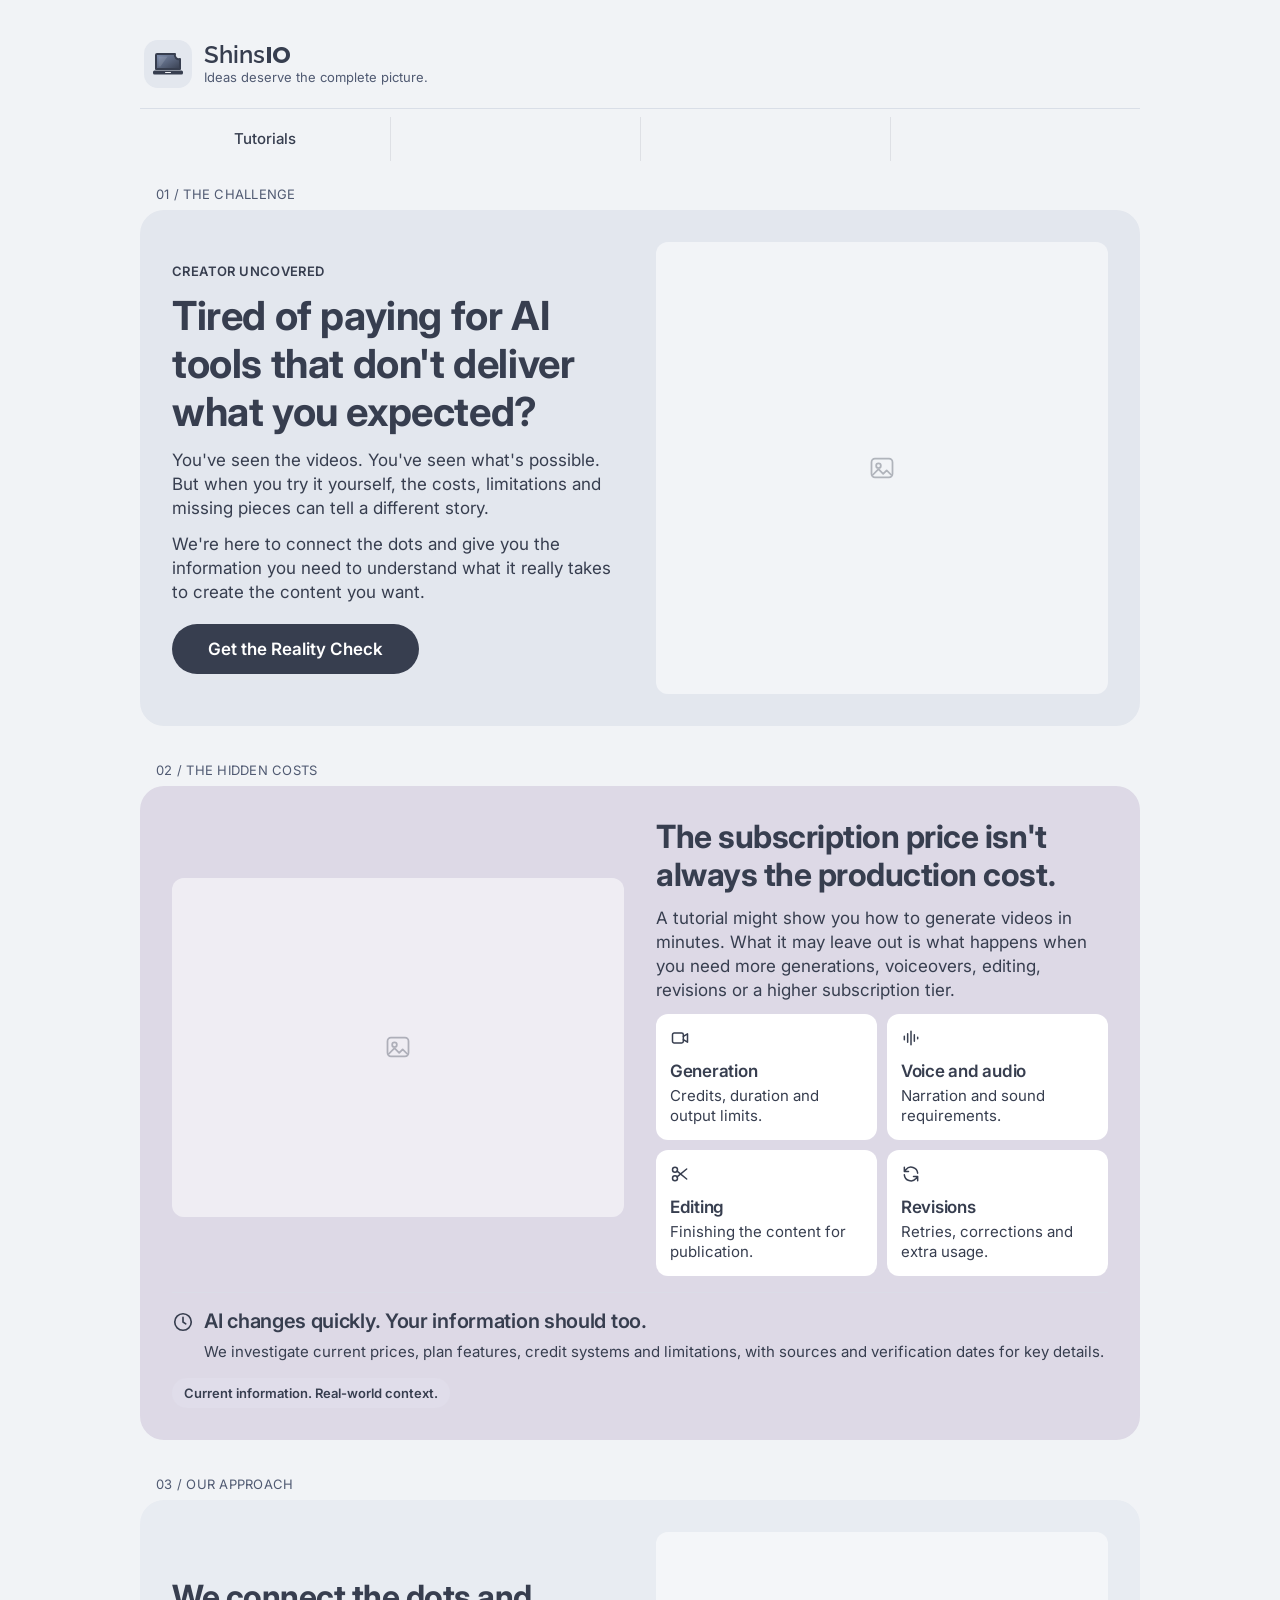
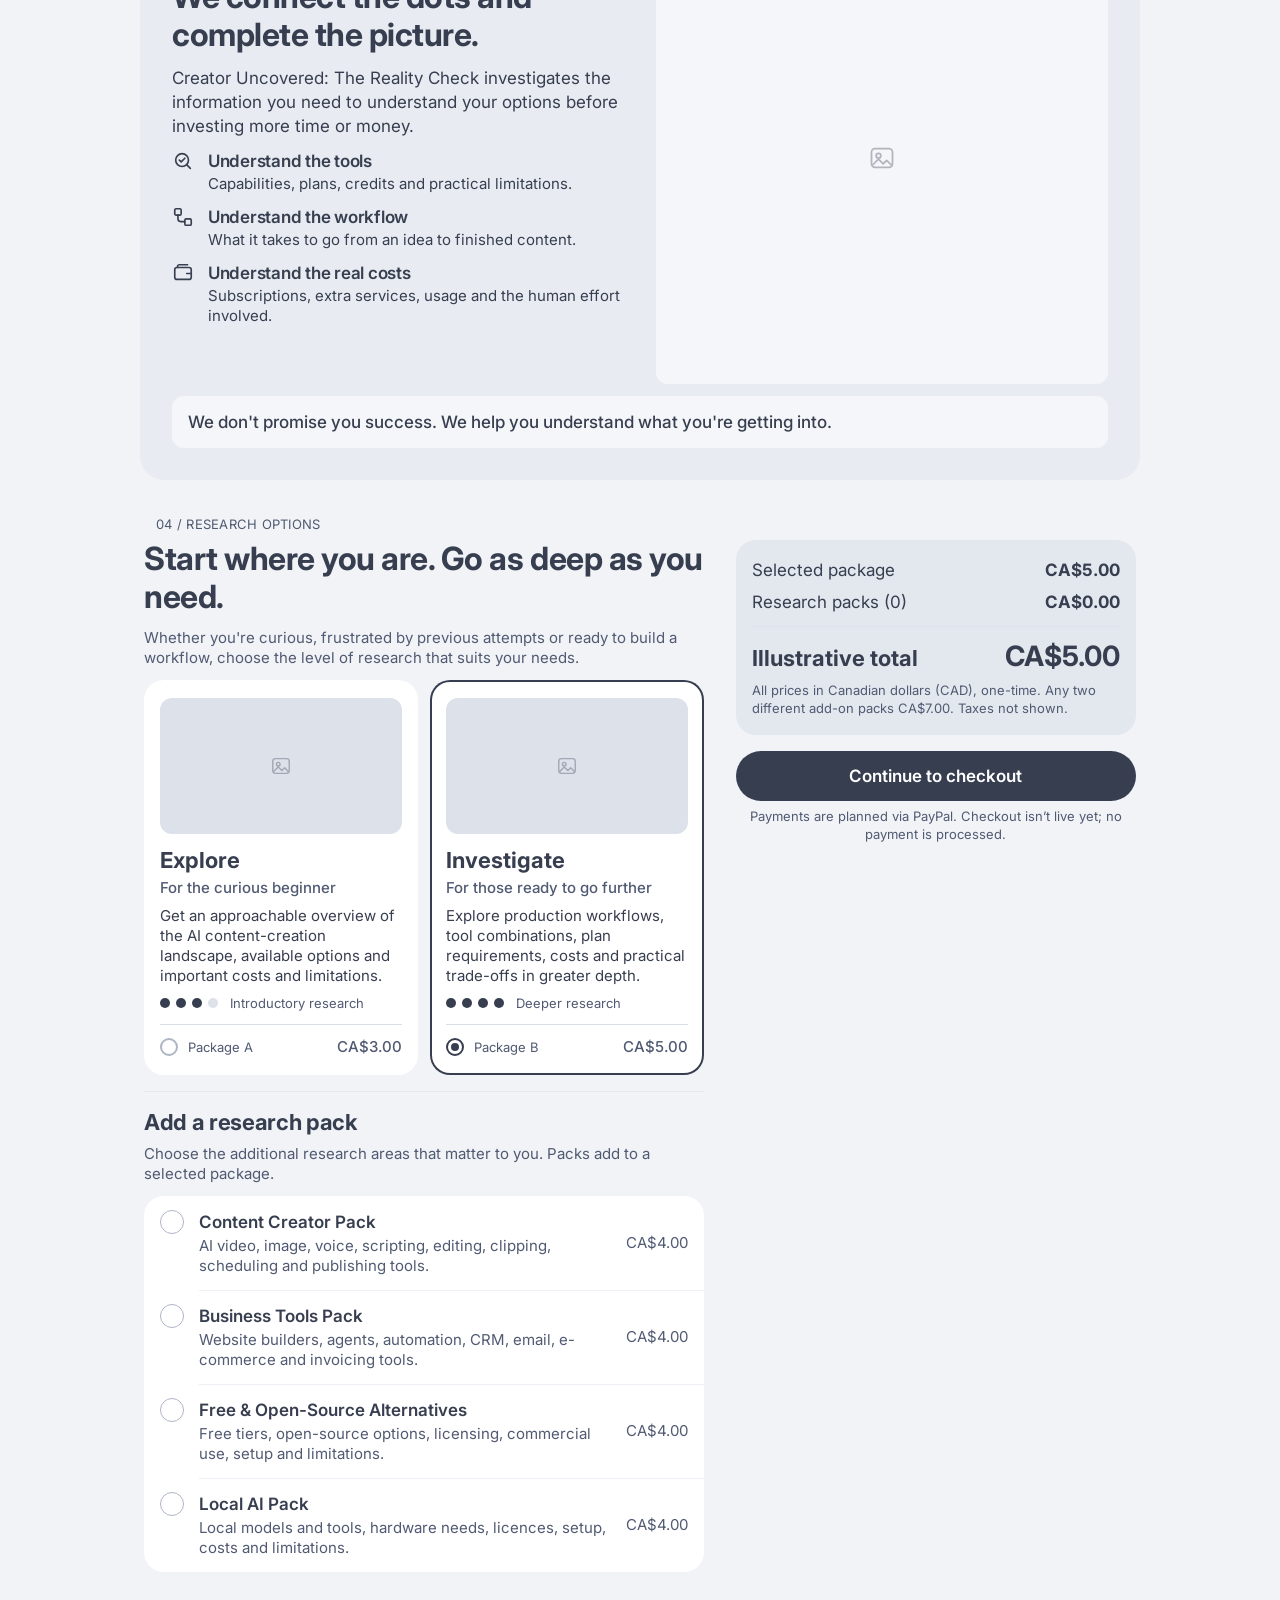
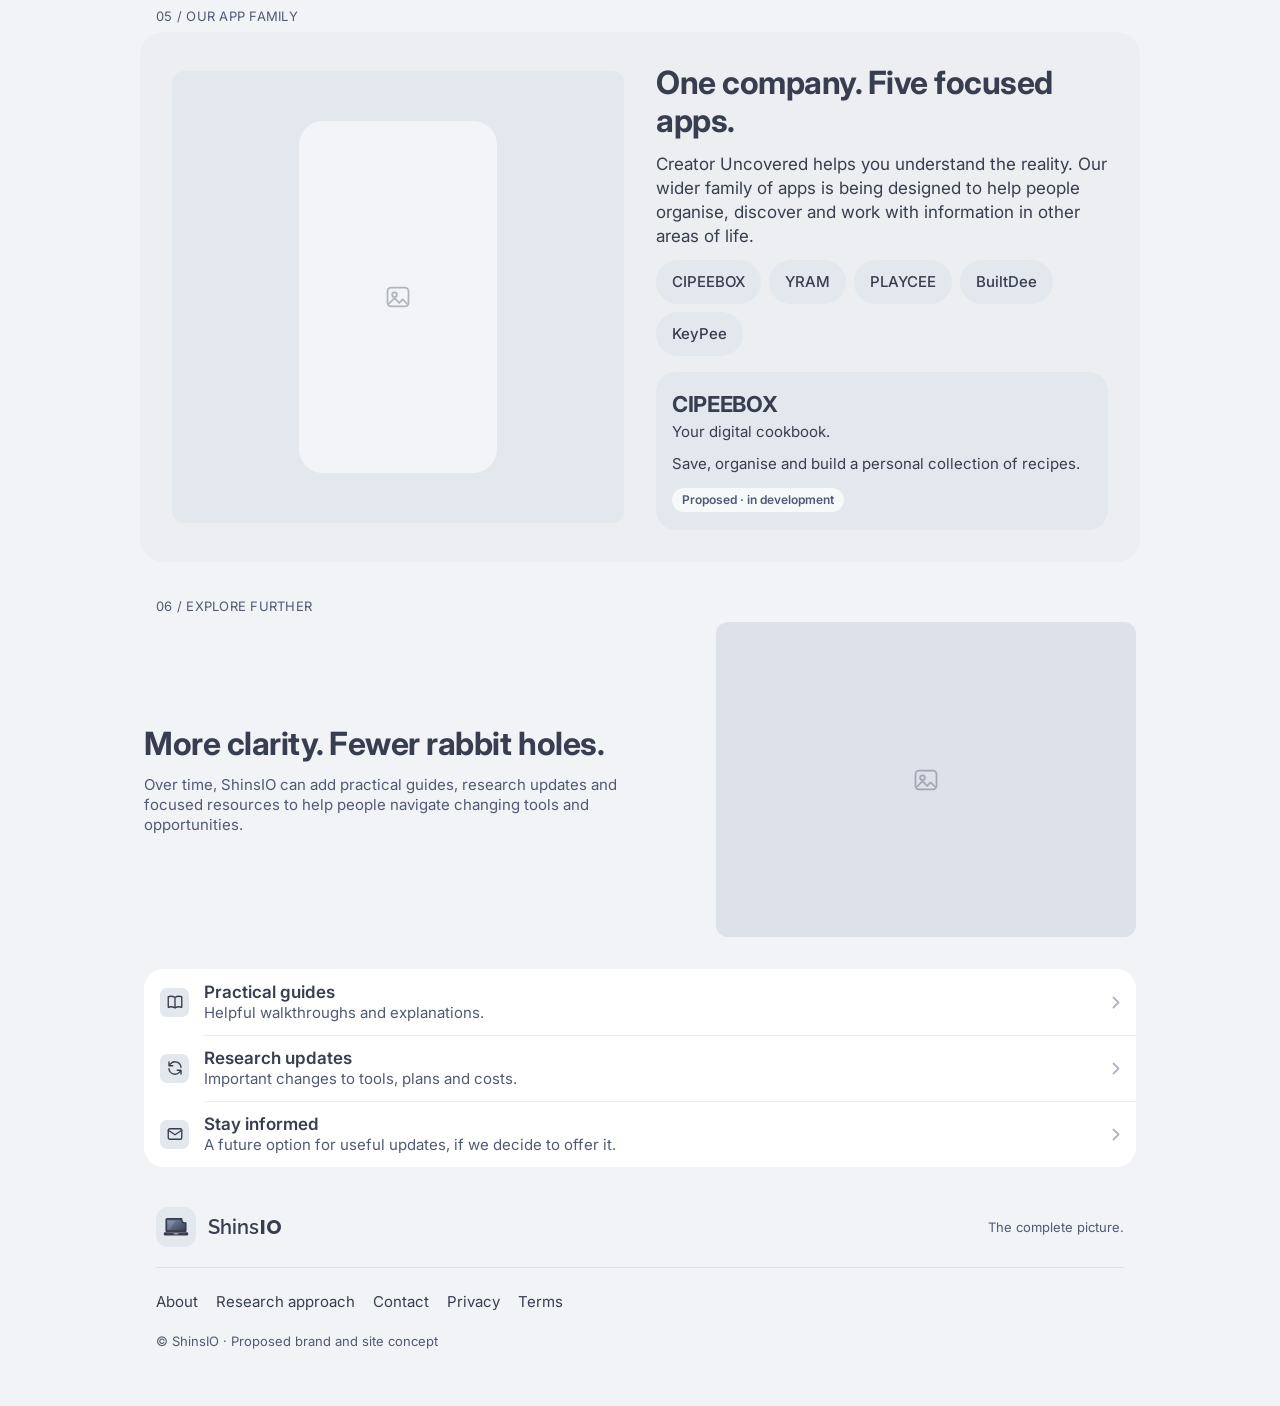
==== index.html @ a9ceb777 "Pricing: CAD prices (A CA$3, B CA$5, add-ons CA$4, any two CA$7), offer row, PayPal-planned checkout" ====
<!doctype html>
<html lang="en">
<head>
<meta charset="utf-8">
<meta name="viewport" content="width=device-width, initial-scale=1, viewport-fit=cover">
<title>ShinsIO — Ideas deserve the complete picture.</title>
<meta name="description" content="ShinsIO: Creator Uncovered — The Reality Check. Understand the real tools, workflows and costs behind AI content creation.">
<meta name="theme-color" content="#F1F3F6">
<link rel="preconnect" href="https://fonts.googleapis.com">
<link rel="preconnect" href="https://fonts.gstatic.com" crossorigin>
<link href="https://fonts.googleapis.com/css2?family=Inter:wght@400;500;600;700&family=Poppins:wght@700&family=Raleway:wght@600&display=swap" rel="stylesheet">
<link rel="stylesheet" href="styles.css?v=3">
<link rel="icon" href="data:image/svg+xml,%3Csvg xmlns='http://www.w3.org/2000/svg' viewBox='0 0 64 48'%3E%3Cdefs%3E%3ClinearGradient id='g' x1='0' y1='0' x2='1' y2='1'%3E%3Cstop offset='0' stop-color='%23A78BFA'/%3E%3Cstop offset='1' stop-color='%237C3AED'/%3E%3C/linearGradient%3E%3C/defs%3E%3Cpath d='M10 4h36a8 8 0 0 0 10 10v20H8V6a2 2 0 0 1 2-2z' fill='url(%23g)' stroke='%231F1F1F' stroke-width='4' stroke-linejoin='round'/%3E%3Crect x='2' y='37' width='60' height='8' rx='3' fill='%231F1F1F'/%3E%3Crect x='26' y='40' width='12' height='2' rx='1' fill='%23F7F6F3'/%3E%3C/svg%3E">
</head>
<body>
<svg width="0" height="0" style="position:absolute" aria-hidden="true">
  <defs>
    <linearGradient id="screenGrad" x1="0" y1="0" x2="1" y2="1">
      <stop offset="0" stop-color="#8090B0"/><stop offset="1" stop-color="#373E4F"/>
    </linearGradient>
    <symbol id="logo-laptop" viewBox="0 0 64 48">
      <!-- screen with concave bite at upper-right -->
      <path d="M10 4h36a8 8 0 0 0 10 10v20H8V6a2 2 0 0 1 2-2z" fill="url(#screenGrad)" stroke="#373E4F" stroke-width="4" stroke-linejoin="round"/>
      <path d="M13 9l18 0-14 20h-4z" fill="#fff" opacity=".12"/>
      <rect x="2" y="37" width="60" height="8" rx="3" fill="#373E4F"/>
      <rect x="26" y="40" width="12" height="2" rx="1" fill="#F1F3F6"/>
    </symbol>
  </defs>
</svg>

<div class="page">
  <header class="site-header">
    <a class="brand" href="#top" aria-label="ShinsIO home">
      <span class="brand-tile"><svg class="laptop" viewBox="0 0 64 48" aria-hidden="true"><use href="#logo-laptop"/></svg></span>
      <span class="brand-text">
        <span class="wordmark"><span class="wm-shins">Shins</span><span class="wm-io">IO</span></span>
        <span class="tagline">Ideas deserve the complete picture.</span>
      </span>
    </a>
  </header>
  <nav class="tab-nav" aria-label="Sections">
    <span class="tab">Tutorials</span><span class="tab"></span><span class="tab"></span><span class="tab"></span>
  </nav>

  <main id="top">
    <!-- 01 -->
    <section class="section" id="hook" aria-labelledby="hook-h">
      <p class="eyebrow">01 / The Challenge</p>
      <div class="card tint-lavender has-media">
        <div class="card-text">
        <p class="kicker">Creator Uncovered</p>
        <h1 id="hook-h">Tired of paying for AI tools that don't deliver what you expected?</h1>
        <p>You've seen the videos. You've seen what's possible. But when you try it yourself, the costs, limitations and missing pieces can tell a different story.</p>
        <p>We're here to connect the dots and give you the information you need to understand what it really takes to create the content you want.</p>
        <a class="btn btn-purple" href="#research">Get the Reality Check</a>
        </div>
        <div class="media media-1x1" aria-hidden="true"><svg class="media-glyph" viewBox="0 0 24 24"><rect x="3" y="4" width="18" height="16" rx="3"/><circle cx="9" cy="10" r="2"/><path d="M4 18l5-5 4 4 3-3 4 4"/></svg></div>
      </div>
    </section>

    <!-- 02 -->
    <section class="section" id="reality" aria-labelledby="reality-h">
      <p class="eyebrow">02 / The Hidden Costs</p>
      <div class="card tint-blue has-media flip">
        <div class="card-text">
        <h2 id="reality-h">The subscription price isn't always the production cost.</h2>
        <p>A tutorial might show you how to generate videos in minutes. What it may leave out is what happens when you need more generations, voiceovers, editing, revisions or a higher subscription tier.</p>
        <div class="tiles">
          <div class="tile">
            <svg class="ico" viewBox="0 0 24 24"><rect x="3" y="6" width="13" height="12" rx="2"/><path d="M16 10l5-3v10l-5-3"/></svg>
            <h3>Generation</h3><p>Credits, duration and output limits.</p>
          </div>
          <div class="tile">
            <svg class="ico" viewBox="0 0 24 24"><path d="M4 10v4M8 7v10M12 4v16M16 8v8M20 11v2"/></svg>
            <h3>Voice and audio</h3><p>Narration and sound requirements.</p>
          </div>
          <div class="tile">
            <svg class="ico" viewBox="0 0 24 24"><circle cx="6" cy="7" r="3"/><circle cx="6" cy="17" r="3"/><path d="M8.5 8.5L20 18M8.5 15.5L20 6"/></svg>
            <h3>Editing</h3><p>Finishing the content for publication.</p>
          </div>
          <div class="tile">
            <svg class="ico" viewBox="0 0 24 24"><path d="M20 11a8 8 0 0 0-14-4.5L4 9M4 4v5h5M4 13a8 8 0 0 0 14 4.5l2-2.5M20 20v-5h-5"/></svg>
            <h3>Revisions</h3><p>Retries, corrections and extra usage.</p>
          </div>
        </div>
        </div>
        <div class="media media-4x3" aria-hidden="true"><svg class="media-glyph" viewBox="0 0 24 24"><rect x="3" y="4" width="18" height="16" rx="3"/><circle cx="9" cy="10" r="2"/><path d="M4 18l5-5 4 4 3-3 4 4"/></svg></div>
        <div class="card-full">
        <hr>
        <div class="note">
          <svg class="ico" viewBox="0 0 24 24"><circle cx="12" cy="12" r="9"/><path d="M12 7v5l3 2"/></svg>
          <div>
            <h3>AI changes quickly. Your information should too.</h3>
            <p>We investigate current prices, plan features, credit systems and limitations, with sources and verification dates for key details.</p>
          </div>
        </div>
        <p class="badge">Current information. Real-world context.</p>
        </div>
      </div>
    </section>

    <!-- 03 -->
    <section class="section" id="solution" aria-labelledby="solution-h">
      <p class="eyebrow">03 / Our Approach</p>
      <div class="card tint-green has-media">
        <div class="card-text">
        <h2 id="solution-h">We connect the dots and complete the picture.</h2>
        <p>Creator Uncovered: The Reality Check investigates the information you need to understand your options before investing more time or money.</p>
        <ul class="feature-list">
          <li><svg class="ico" viewBox="0 0 24 24"><circle cx="11" cy="11" r="7"/><path d="M8 11l2 2 4-4M16 16l4 4"/></svg>
            <div><h3>Understand the tools</h3><p>Capabilities, plans, credits and practical limitations.</p></div></li>
          <li><svg class="ico" viewBox="0 0 24 24"><rect x="3" y="3" width="7" height="7" rx="1.5"/><rect x="14" y="14" width="7" height="7" rx="1.5"/><path d="M6.5 10v4a3 3 0 0 0 3 3H14"/></svg>
            <div><h3>Understand the workflow</h3><p>What it takes to go from an idea to finished content.</p></div></li>
          <li><svg class="ico" viewBox="0 0 24 24"><rect x="3" y="6" width="18" height="13" rx="2.5"/><path d="M16 12.5h5M6 6V5a2 2 0 0 1 2-2h9"/></svg>
            <div><h3>Understand the real costs</h3><p>Subscriptions, extra services, usage and the human effort involved.</p></div></li>
        </ul>
        </div>
        <div class="media media-1x1" aria-hidden="true"><svg class="media-glyph" viewBox="0 0 24 24"><rect x="3" y="4" width="18" height="16" rx="3"/><circle cx="9" cy="10" r="2"/><path d="M4 18l5-5 4 4 3-3 4 4"/></svg></div>
        <div class="card-full">
        <p class="trust">We don't promise you success. We help you understand what you're getting into.</p>
        </div>
      </div>
    </section>

    <!-- 04 -->
    <section class="section" id="research" aria-labelledby="research-h">
      <p class="eyebrow">04 / Research options</p>
      <div class="card plain research-grid">
        <div class="research-main">
        <h2 id="research-h">Start where you are. Go as deep as you need.</h2>
        <p class="muted">Whether you're curious, frustrated by previous attempts or ready to build a workflow, choose the level of research that suits your needs.</p>

        <fieldset class="packages">
          <legend class="sr-only">Research package</legend>
          <label class="pkg">
            <input type="radio" name="package" value="A" data-price="3.00" data-name="Package A · Explore">
            <span class="pkg-body">
              <span class="media media-16x9 media-thumb" aria-hidden="true"><svg class="media-glyph" viewBox="0 0 24 24"><rect x="3" y="4" width="18" height="16" rx="3"/><circle cx="9" cy="10" r="2"/><path d="M4 18l5-5 4 4 3-3 4 4"/></svg></span>
              <span class="pkg-title">Explore</span>
              <span class="pkg-aud">For the curious beginner</span>
              <span class="pkg-desc">Get an approachable overview of the AI content-creation landscape, available options and important costs and limitations.</span>
              <span class="depth" aria-label="Depth: introductory research"><i class="on"></i><i class="on"></i><i class="on"></i><i></i> Introductory research</span>
              <span class="pkg-foot"><span class="radio" aria-hidden="true"></span><span class="pkg-code">Package A</span><span class="price">CA$3.00</span></span>
            </span>
          </label>
          <label class="pkg">
            <input type="radio" name="package" value="B" data-price="5.00" data-name="Package B · Investigate" checked>
            <span class="pkg-body">
              <span class="media media-16x9 media-thumb" aria-hidden="true"><svg class="media-glyph" viewBox="0 0 24 24"><rect x="3" y="4" width="18" height="16" rx="3"/><circle cx="9" cy="10" r="2"/><path d="M4 18l5-5 4 4 3-3 4 4"/></svg></span>
              <span class="pkg-title">Investigate</span>
              <span class="pkg-aud">For those ready to go further</span>
              <span class="pkg-desc">Explore production workflows, tool combinations, plan requirements, costs and practical trade-offs in greater depth.</span>
              <span class="depth" aria-label="Depth: deeper research"><i class="on"></i><i class="on"></i><i class="on"></i><i class="on"></i> Deeper research</span>
              <span class="pkg-foot"><span class="radio" aria-hidden="true"></span><span class="pkg-code">Package B</span><span class="price">CA$5.00</span></span>
            </span>
          </label>
        </fieldset>

        <hr>
        <h3 class="h-sub">Add a research pack</h3>
        <p class="muted">Choose the additional research areas that matter to you. Packs add to a selected package.</p>
        <fieldset class="packs">
          <legend class="sr-only">Optional research packs, CA$4.00 each; any two different packs CA$7.00</legend>
          <label class="pack"><input type="checkbox" name="pack" value="creator" data-price="4.00"><span class="check" aria-hidden="true"></span>
            <span class="pack-text"><span class="pack-title">Content Creator Pack</span><span class="pack-desc">AI video, image, voice, scripting, editing, clipping, scheduling and publishing tools.</span></span><span class="pack-price">CA$4.00</span></label>
          <label class="pack"><input type="checkbox" name="pack" value="business" data-price="4.00"><span class="check" aria-hidden="true"></span>
            <span class="pack-text"><span class="pack-title">Business Tools Pack</span><span class="pack-desc">Website builders, agents, automation, CRM, email, e-commerce and invoicing tools.</span></span><span class="pack-price">CA$4.00</span></label>
          <label class="pack"><input type="checkbox" name="pack" value="free" data-price="4.00"><span class="check" aria-hidden="true"></span>
            <span class="pack-text"><span class="pack-title">Free &amp; Open-Source Alternatives</span><span class="pack-desc">Free tiers, open-source options, licensing, commercial use, setup and limitations.</span></span><span class="pack-price">CA$4.00</span></label>
          <label class="pack"><input type="checkbox" name="pack" value="local" data-price="4.00"><span class="check" aria-hidden="true"></span>
            <span class="pack-text"><span class="pack-title">Local AI Pack</span><span class="pack-desc">Local models and tools, hardware needs, licences, setup, costs and limitations.</span></span><span class="pack-price">CA$4.00</span></label>
        </fieldset>
        </div>
        <div class="research-aside">
        <div class="summary" aria-live="polite">
          <div class="row"><span>Selected package</span><strong id="sum-pkg">CA$5.00</strong></div>
          <div class="row"><span id="sum-packs-label">Research packs (0)</span><strong id="sum-packs">CA$0.00</strong></div>
          <div class="row" id="sum-offer-row" style="display:none"><span>Two-add-on offer</span><strong id="sum-offer">−CA$0.00</strong></div>
          <hr>
          <div class="row total"><span>Illustrative total</span><strong id="sum-total">CA$5.00</strong></div>
          <p class="fine">All prices in Canadian dollars (CAD), one-time. Any two different add-on packs <span id="pair-note">CA$7.00</span>. Taxes not shown.</p>
        </div>
        <button class="btn btn-dark" type="button" id="checkout">Continue to checkout</button>
        <p class="fine center" id="checkout-note">Payments are planned via PayPal. Checkout isn’t live yet; no payment is processed.</p>
        </div>
      </div>
    </section>

    <!-- 05 -->
    <section class="section" id="family" aria-labelledby="family-h">
      <p class="eyebrow">05 / Our app family</p>
      <div class="card tint-mist has-media flip">
        <div class="card-text">
        <h2 id="family-h">One company. Five focused apps.</h2>
        <p>Creator Uncovered helps you understand the reality. Our wider family of apps is being designed to help people organise, discover and work with information in other areas of life.</p>
        <div class="chips" role="tablist" aria-label="ShinsIO apps"></div>
        <div class="app-card" id="app-card" role="tabpanel" aria-live="polite">
          <h3 id="app-name"></h3>
          <p class="app-tag" id="app-tag"></p>
          <p id="app-desc"></p>
          <span class="status">Proposed · in development</span>
        </div>
        </div>
        <div class="media media-1x1" aria-hidden="true"><svg class="media-glyph" viewBox="0 0 24 24"><rect x="3" y="4" width="18" height="16" rx="3"/><circle cx="9" cy="10" r="2"/><path d="M4 18l5-5 4 4 3-3 4 4"/></svg><span class="media-phone"></span></div>
      </div>
    </section>

    <!-- 06 -->
    <section class="section" id="supporting" aria-labelledby="sup-h">
      <p class="eyebrow">06 / Explore further</p>
      <div class="card plain has-media">
        <div class="card-text">
        <h2 id="sup-h">More clarity. Fewer rabbit holes.</h2>
        <p class="muted">Over time, ShinsIO can add practical guides, research updates and focused resources to help people navigate changing tools and opportunities.</p>
        </div>
        <div class="media media-4x3" aria-hidden="true"><svg class="media-glyph" viewBox="0 0 24 24"><rect x="3" y="4" width="18" height="16" rx="3"/><circle cx="9" cy="10" r="2"/><path d="M4 18l5-5 4 4 3-3 4 4"/></svg></div>
        <div class="card-full">
        <ul class="link-list">
          <li><a href="#supporting"><span class="row-tile"><svg class="ico" viewBox="0 0 24 24"><path d="M3 5c3-1 6-1 9 1 3-2 6-2 9-1v14c-3-1-6-1-9 1-3-2-6-2-9-1zM12 6v14"/></svg></span>
            <span class="row-text"><strong>Practical guides</strong><small>Helpful walkthroughs and explanations.</small></span><svg class="chev" viewBox="0 0 8 13" aria-hidden="true"><path d="M1.5 1.5l5 5-5 5" fill="none" stroke="currentColor" stroke-width="1.8" stroke-linecap="round" stroke-linejoin="round"/></svg></a></li>
          <li><a href="#supporting"><span class="row-tile"><svg class="ico" viewBox="0 0 24 24"><path d="M20 11a8 8 0 0 0-14-4.5L4 9M4 4v5h5M4 13a8 8 0 0 0 14 4.5l2-2.5M20 20v-5h-5"/></svg></span>
            <span class="row-text"><strong>Research updates</strong><small>Important changes to tools, plans and costs.</small></span><svg class="chev" viewBox="0 0 8 13" aria-hidden="true"><path d="M1.5 1.5l5 5-5 5" fill="none" stroke="currentColor" stroke-width="1.8" stroke-linecap="round" stroke-linejoin="round"/></svg></a></li>
          <li><a href="#supporting"><span class="row-tile"><svg class="ico" viewBox="0 0 24 24"><rect x="3" y="5" width="18" height="14" rx="2"/><path d="M3 7l9 6 9-6"/></svg></span>
            <span class="row-text"><strong>Stay informed</strong><small>A future option for useful updates, if we decide to offer it.</small></span><svg class="chev" viewBox="0 0 8 13" aria-hidden="true"><path d="M1.5 1.5l5 5-5 5" fill="none" stroke="currentColor" stroke-width="1.8" stroke-linecap="round" stroke-linejoin="round"/></svg></a></li>
        </ul>
        </div>
      </div>
    </section>
  </main>

  <footer class="site-footer" id="footer">
    <div class="foot-top">
      <span class="brand small"><span class="brand-tile"><svg class="laptop" viewBox="0 0 64 48" aria-hidden="true"><use href="#logo-laptop"/></svg></span>
        <span class="wordmark"><span class="wm-shins">Shins</span><span class="wm-io">IO</span></span></span>
      <span class="foot-tag">The complete picture.</span>
    </div>
    <nav class="foot-links" aria-label="Footer">
      <a href="#footer">About</a><a href="#footer">Research approach</a><a href="#footer">Contact</a><a href="#footer">Privacy</a><a href="#footer">Terms</a>
    </nav>
    <p class="copy">© ShinsIO · Proposed brand and site concept</p>
  </footer>
</div>
<script src="main.js?v=4"></script>
</body>
</html>
---- styles.css ----
/* ShinsIO design tokens — see DESIGN.md */
:root{
  /* Colour — palette D "Blue-Grey + Violet-Grey" (legacy token names kept; values per DESIGN.md) */
  --offwhite:#F1F3F6; --charcoal:#373E4F; --purple:#535E7A; --purple-dk:#373E4F;
  --white:#FFFFFF; --slate:#505A72; --line:#D9DEE7; --hairline:#D9DEE7;
  --text-2:#505A72; --text-3:#505A72; --chev:#AEB5C4; --control:#AEB5C4; --chip:#E3E7EE; --pill:#E0DDEA; --placeholder:#DCE1EA;
  --lav:#E3E7EE; --lav-2:#E3E7EE; --blue:#DDD9E6; --blue-dk:#373E4F; --green:#E8ECF2; --green-dk:#373E4F;
  --mist:#ECEEF2; --peach:#E7E4EE; --rose:#F2EBED;
  --media:rgba(255,255,255,.55); --media-plain:var(--placeholder);
  /* Type scale (iOS-inspired steps) */
  --font:'Inter',system-ui,-apple-system,'Segoe UI',Roboto,sans-serif;
  --t-large:700 34px/41px var(--font);
  --t-large-d:700 40px/48px var(--font);
  --t-title1:700 28px/34px var(--font);
  --t-title1-d:700 32px/38px var(--font);
  --t-title2:700 22px/28px var(--font);
  --t-title3:600 20px/25px var(--font);
  --t-head:600 17px/22px var(--font);
  --t-body:400 17px/24px var(--font);
  --t-sub:400 15px/20px var(--font);
  --t-foot:400 13px/18px var(--font);
  --t-cap:600 12px/16px var(--font);
  /* Spacing */
  --s-1:4px; --s-2:8px; --s-3:12px; --s-4:16px; --s-5:20px; --s-6:24px; --s-8:32px;
  --gutter:16px; --group-gap:35px; --eyebrow-gap:7px; --card-pad:20px;
  /* Radii */
  --r-card:24px; --r-group:20px; --r-inner:12px; --r-icon:7px; --r-pill:999px;
  /* Touch */
  --touch:44px; --btn-h:50px;
}
*{box-sizing:border-box}
html{scroll-behavior:smooth}
body{margin:0;background:var(--offwhite);color:var(--charcoal);font:var(--t-body);-webkit-font-smoothing:antialiased}
h1,h2,h3{margin:0;letter-spacing:-.015em}
p{margin:0 0 var(--s-3)}
a{color:inherit}
.sr-only{position:absolute;width:1px;height:1px;overflow:hidden;clip:rect(0 0 0 0);white-space:nowrap}
.ico{width:22px;height:22px;flex:none;fill:none;stroke:currentColor;stroke-width:1.8;stroke-linecap:round;stroke-linejoin:round}

.page{max-width:560px;margin:0 auto;padding:12px var(--gutter) 40px}

/* Header */
.site-header{position:relative;display:flex;align-items:center;justify-content:space-between;gap:12px;padding:14px 4px 16px;border-bottom:1px solid var(--line);margin-bottom:8px}
.brand{display:flex;align-items:center;gap:12px;text-decoration:none}
.brand-tile{width:48px;height:48px;border-radius:14px;background:var(--lav);display:grid;place-items:center;flex:none}
.laptop{width:32px;height:24px}
.brand-text{display:flex;flex-direction:column}
.wordmark{font-size:24px;line-height:1.1;color:var(--charcoal)}
.wm-shins{font-family:'Raleway',sans-serif;font-weight:600}
.wm-io{font-family:'Poppins',sans-serif;font-weight:700;margin-left:.5px;font-size:.96em}
.tagline{font:var(--t-foot);color:var(--text-2)}
.btn:focus-visible,.chip:focus-visible,a:focus-visible{outline:3px solid var(--purple);outline-offset:2px}
/* Tutorials nav — frozen; do not restyle (see DESIGN.md) */
.tab-nav{display:grid;grid-template-columns:repeat(4,1fr);background:transparent;border:0;box-shadow:none;margin:0 0 8px}
.tab{display:flex;align-items:center;justify-content:center;min-height:44px;font-size:15px;font-weight:500;color:var(--charcoal)}
.tab+.tab{border-left:1px solid rgba(55,62,79,.10)}

/* Section = plain group: label + one surface */
.section{background:none;border:0;padding:0;margin-top:var(--group-gap)}
main > .section:first-child{margin-top:24px}
.eyebrow{font:var(--t-foot);text-transform:uppercase;letter-spacing:.02em;color:var(--text-3);margin:0 var(--s-4) var(--eyebrow-gap)}
.card{border-radius:var(--r-card);padding:var(--card-pad)}
.card.plain{padding:0 4px}
.tint-lavender{background:var(--lav)}
.tint-blue{background:var(--blue)}
.tint-green{background:var(--green);color:var(--green-dk)}
.tint-mist{background:var(--mist)}
h1{font:var(--t-large);letter-spacing:-.01em;margin-bottom:var(--s-3)}
h2{font:var(--t-title1);margin-bottom:var(--s-3)}
.card p{font:var(--t-body);color:var(--charcoal)}
.tint-green p{color:var(--charcoal)}
.card .kicker{font:var(--t-foot);font-weight:600;text-transform:uppercase;letter-spacing:.03em;color:var(--purple-dk);margin-bottom:var(--s-3)}
.card .muted{font:var(--t-sub);color:var(--text-2)}
hr{border:0;height:1px;background:var(--hairline);transform:scaleY(.5);margin:var(--s-4) 0}

/* Pill button (single primary shape) */
.btn{display:flex;justify-content:center;align-items:center;width:100%;min-height:var(--btn-h);padding:0 var(--s-6);border:0;border-radius:var(--r-pill);font:600 17px/22px var(--font);text-decoration:none;cursor:pointer;transition:transform .1s,filter .2s}
.btn:active{transform:scale(.985)}
.btn:hover{filter:brightness(1.08)}
.btn-purple{background:var(--purple-dk);color:#fff;margin-top:var(--s-2)}
.btn-dark{background:var(--charcoal);color:#fff;margin-top:var(--s-4)}

/* 02 tiles, note, badge */
.tiles{display:grid;grid-template-columns:1fr 1fr;gap:10px;margin-top:var(--s-1)}
.tile{background:var(--white);border-radius:var(--r-inner);padding:14px}
.tile .ico{color:var(--blue-dk);width:20px;height:20px;margin-bottom:6px}
.tile h3{font:var(--t-head);margin-bottom:var(--s-1)}
.card .tile p{font:var(--t-sub);margin:0}
.note{display:flex;gap:10px}
.note .ico{color:var(--blue-dk);margin-top:2px}
.note h3{font:var(--t-title3);margin-bottom:var(--s-2)}
.card .note p{font:var(--t-sub)}
.card .badge{display:inline-flex;align-items:center;text-transform:none;font:600 13px/18px var(--font);padding:6px 12px;border-radius:var(--r-pill);background:var(--pill);color:var(--charcoal);margin:var(--s-1) 0 0}

/* 03 feature list + trust */
.feature-list{list-style:none;padding:0;margin:var(--s-2) 0 var(--s-3)}
.feature-list li{display:flex;gap:14px;margin-bottom:var(--s-3)}
.feature-list .ico{margin-top:0}
.feature-list h3{font:var(--t-head);margin-bottom:2px}
.card .feature-list p{font:var(--t-sub);margin:0}
.card .trust{background:rgba(255,255,255,.55);border-radius:var(--r-inner);padding:14px 16px;margin:0;font-weight:500}

/* 04 package selection cards */
fieldset{border:0;margin:0;padding:0}
.packages{display:grid;gap:var(--s-3);margin-top:var(--s-1)}
.pkg{position:relative;display:block;cursor:pointer}
.pkg input{position:absolute;opacity:0;inset:0;cursor:pointer}
.pkg-body{display:flex;flex-direction:column;background:var(--white);border:0;border-radius:var(--r-group);padding:18px 16px;transition:box-shadow .2s}
.pkg input:checked + .pkg-body{box-shadow:inset 0 0 0 2px var(--purple-dk)}
.pkg input:focus-visible + .pkg-body{outline:3px solid var(--purple);outline-offset:2px}
.radio{width:18px;height:18px;border-radius:50%;border:2px solid var(--control);flex:none;display:grid;place-items:center}
.pkg input:checked + .pkg-body .radio{border-color:var(--purple-dk)}
.pkg input:checked + .pkg-body .radio::after{content:"";width:8px;height:8px;border-radius:50%;background:var(--purple-dk)}
.pkg-title{display:block;font:var(--t-title2)}
.pkg-aud{display:block;font:var(--t-sub);font-weight:500;color:var(--text-2);margin-top:var(--s-1)}
.pkg-desc{display:block;font:var(--t-sub);color:var(--charcoal);margin:var(--s-2) 0}
.pkg-foot{display:flex;align-items:center;gap:10px;margin-top:auto;padding-top:var(--s-3);border-top:1px solid var(--line);font:var(--t-foot);color:var(--text-2)}
.pkg-code{flex:1}
.price{font:var(--t-sub);font-weight:500;color:var(--text-2)}
.depth{display:flex;align-items:center;gap:6px;font:var(--t-foot);color:var(--text-2)}
.pkg .depth{margin-bottom:var(--s-3)}
.depth i{width:10px;height:10px;border-radius:50%;background:var(--placeholder)}
.depth i.on{background:var(--purple-dk)}
.depth i:last-of-type{margin-right:6px}
.h-sub{font:var(--t-title2);margin-bottom:var(--s-2)}

/* Grouped list: research packs */
.packs{background:var(--white);border-radius:var(--r-group);overflow:hidden;margin-top:var(--s-1)}
.pack{display:grid;grid-template-columns:24px 1fr auto;column-gap:15px;align-items:start;padding:14px 16px;cursor:pointer;position:relative}
.pack+.pack::before{content:"";position:absolute;top:0;left:55px;right:0;height:1px;background:var(--hairline);transform:scaleY(.5)}
.pack input{position:absolute;opacity:0;width:1px;height:1px}
.check{width:24px;height:24px;border-radius:50%;border:1.5px solid var(--control);grid-row:1;display:grid;place-items:center;transition:.15s}
.pack input:checked + .check{background:var(--charcoal);border-color:var(--charcoal)}
.pack input:checked + .check::after{content:"";width:6px;height:11px;border:solid #fff;border-width:0 2px 2px 0;transform:translateY(-1px) rotate(45deg)}
.pack input:focus-visible + .check{outline:3px solid var(--purple);outline-offset:2px}
.pack-text{display:contents}
.pack-title{display:block;font:var(--t-head);grid-column:2;grid-row:1;align-self:center}
.pack-desc{display:block;font:var(--t-sub);color:var(--text-2);grid-column:2;grid-row:2;margin-top:2px}
.pack-price{font:var(--t-sub);color:var(--text-2);grid-column:3;grid-row:1/3;align-self:center}

/* Summary group */
.summary{background:var(--lav);border-radius:var(--r-group);padding:18px 16px;margin-top:var(--s-6)}
.summary .row{display:flex;justify-content:space-between;align-items:baseline;font:var(--t-body);margin-bottom:var(--s-2)}
.summary hr{margin:var(--s-3) 0}
.summary .total span{font:var(--t-title2)}
.summary .total strong{font:var(--t-title1);color:var(--purple-dk)}
.card .fine{font:var(--t-foot);color:var(--text-2);margin:6px 0 0}
.center{text-align:center}
.card .flash{color:var(--purple-dk);font-weight:600}

/* 05 chips + app card */
.chips{display:flex;flex-wrap:wrap;gap:var(--s-2);margin:var(--s-1) 0 var(--s-4)}
.chip{border:0;background:var(--chip);color:var(--charcoal);border-radius:var(--r-pill);padding:0 var(--s-4);font:500 15px/20px var(--font);cursor:pointer;min-height:var(--touch)}
.chip[aria-selected="true"]{background:var(--lav-2);color:var(--purple-dk)}
.app-card{background:var(--lav-2);border-radius:var(--r-group);padding:18px 16px;transition:background .25s}
.app-card[data-hue="blue"]{background:var(--blue)}.app-card[data-hue="green"]{background:var(--green)}
.app-card[data-hue="peach"]{background:var(--peach)}.app-card[data-hue="rose"]{background:var(--rose)}
.app-card h3{font:var(--t-title2);margin-bottom:var(--s-1)}
.card .app-tag{color:var(--purple-dk);font-weight:600;margin-bottom:var(--s-1)}
.card .app-card p{font:var(--t-sub);margin-bottom:var(--s-3)}
.status{display:inline-flex;align-items:center;min-height:24px;font:var(--t-cap);background:rgba(255,255,255,.7);border-radius:var(--r-pill);padding:0 10px;color:var(--text-2)}

/* 06 grouped link list (settings-row anatomy) */
.link-list{list-style:none;padding:0;margin:var(--s-2) 0 0;background:var(--white);border:0;border-radius:var(--r-group);overflow:hidden}
.link-list a{display:flex;align-items:center;gap:15px;min-height:60px;padding:12px 16px;position:relative;text-decoration:none}
.link-list li+li a::before{content:"";position:absolute;top:0;left:60px;right:0;height:1px;background:var(--hairline);transform:scaleY(.5)}
.row-tile{width:29px;height:29px;border-radius:var(--r-icon);background:var(--lav);color:var(--purple-dk);display:grid;place-items:center;flex:none}
.row-tile .ico{width:18px;height:18px}
.row-text{flex:1;min-width:0}
.link-list strong{display:block;font:var(--t-head)}
.link-list small{display:block;font:var(--t-sub);color:var(--text-2)}
.chev{flex:none;width:8px;height:13px;color:var(--chev)}

/* Footer */
.site-footer{padding:40px var(--s-4) 0}
.foot-top{display:flex;justify-content:space-between;align-items:center;padding-bottom:var(--s-5);border-bottom:1px solid var(--line)}
.brand.small .brand-tile{width:40px;height:40px;border-radius:12px}
.brand.small .laptop{width:26px;height:20px}
.brand.small .wordmark{font-size:20px}
.foot-tag{font:var(--t-foot);color:var(--text-2)}
.foot-links{display:flex;flex-wrap:wrap;gap:0 18px;padding:var(--s-3) 0 var(--s-2)}
.foot-links a{display:inline-flex;align-items:center;min-height:var(--touch);text-decoration:none;font:var(--t-sub)}
.copy{font:var(--t-foot);color:var(--text-2);margin:0}

/* Image placeholders: hidden below 960px */
.media{display:none}
.media-glyph{width:28px;height:28px;fill:none;stroke:currentColor;stroke-width:1.5;stroke-linecap:round;stroke-linejoin:round;opacity:.35}

/* Tablet ≥760 */
@media (min-width:760px){
  .page{max-width:860px;padding:20px 32px 56px}
  .site-header{padding:20px 4px}
  :root{--card-pad:32px}
  h1{font:var(--t-large-d)}
  h2{font:var(--t-title1-d)}
  #hook .btn{width:auto;display:inline-flex;padding:0 36px}
  .tiles{grid-template-columns:repeat(4,1fr)}
  .packages{grid-template-columns:1fr 1fr}
  .pkg-body{height:100%}
  .packs{display:grid;grid-template-columns:1fr 1fr}
  .packs .pack:nth-child(3)::before{display:none}  /* legend is child 1; first row in col 2 */
  #research .btn-dark{max-width:360px;margin-left:auto;margin-right:auto}
}

/* Desktop ≥960: two-column cards with placeholders, page cap 1000 */
@media (min-width:960px){
  .page{max-width:1064px}
  .media{display:grid;place-items:center;border-radius:var(--r-inner);background:var(--media);color:var(--charcoal);width:100%}
  .media-1x1{aspect-ratio:1/1}.media-4x3{aspect-ratio:4/3}.media-16x9{aspect-ratio:16/9}
  .card.plain .media{background:var(--media-plain)}
  .card.has-media{display:grid;grid-template-columns:1fr 1fr;column-gap:var(--s-8);align-items:center}
  .card.has-media > .card-text{grid-column:1;grid-row:1}
  .card.has-media > .media{grid-column:2;grid-row:1}
  .card.has-media.flip > .card-text{grid-column:2}
  .card.has-media.flip > .media{grid-column:1}
  .card.has-media > .card-full{grid-column:1/-1;grid-row:2}
  .card-text > :last-child{margin-bottom:0}
  #reality .tiles{grid-template-columns:1fr 1fr}
  #solution .card-full{margin-top:var(--s-3)}
  #supporting .card.has-media{column-gap:var(--s-8)}
  #supporting .card-full{margin-top:var(--s-6)}
  #supporting .media{max-width:420px;justify-self:end}
  /* 05: placeholder takes the app hue, phone crop inside */
  #family .media{position:relative;transition:background .25s;background:var(--lav-2)}
  #family:has(.app-card[data-hue="blue"]) .media{background:var(--blue)}
  #family:has(.app-card[data-hue="green"]) .media{background:var(--green)}
  #family:has(.app-card[data-hue="peach"]) .media{background:var(--peach)}
  #family:has(.app-card[data-hue="rose"]) .media{background:var(--rose)}
  .media-phone{position:absolute;height:78%;aspect-ratio:9/16;border-radius:var(--r-card);background:rgba(255,255,255,.55)}
  #family .media-glyph{position:relative;z-index:1}
  /* 04: thumbnails + sticky summary column */
  .research-grid{display:grid;grid-template-columns:1.4fr 1fr;column-gap:var(--s-8);align-items:start}
  .research-aside{position:sticky;top:var(--s-6)}
  .research-aside .summary{margin-top:0}
  #research .btn-dark{max-width:none}
  .packs{grid-template-columns:1fr}  /* narrow main column: one column reads better */
  .packs .pack:nth-child(3)::before{display:block}
  .media-thumb{margin-bottom:var(--s-3);background:var(--lav)}
  .pkg .media-thumb .media-glyph{width:22px;height:22px}
}
@media (prefers-reduced-motion:reduce){*{transition:none!important;scroll-behavior:auto!important}}
@supports (corner-shape:squircle){.card,.link-list,.packs,.summary{corner-shape:squircle}}
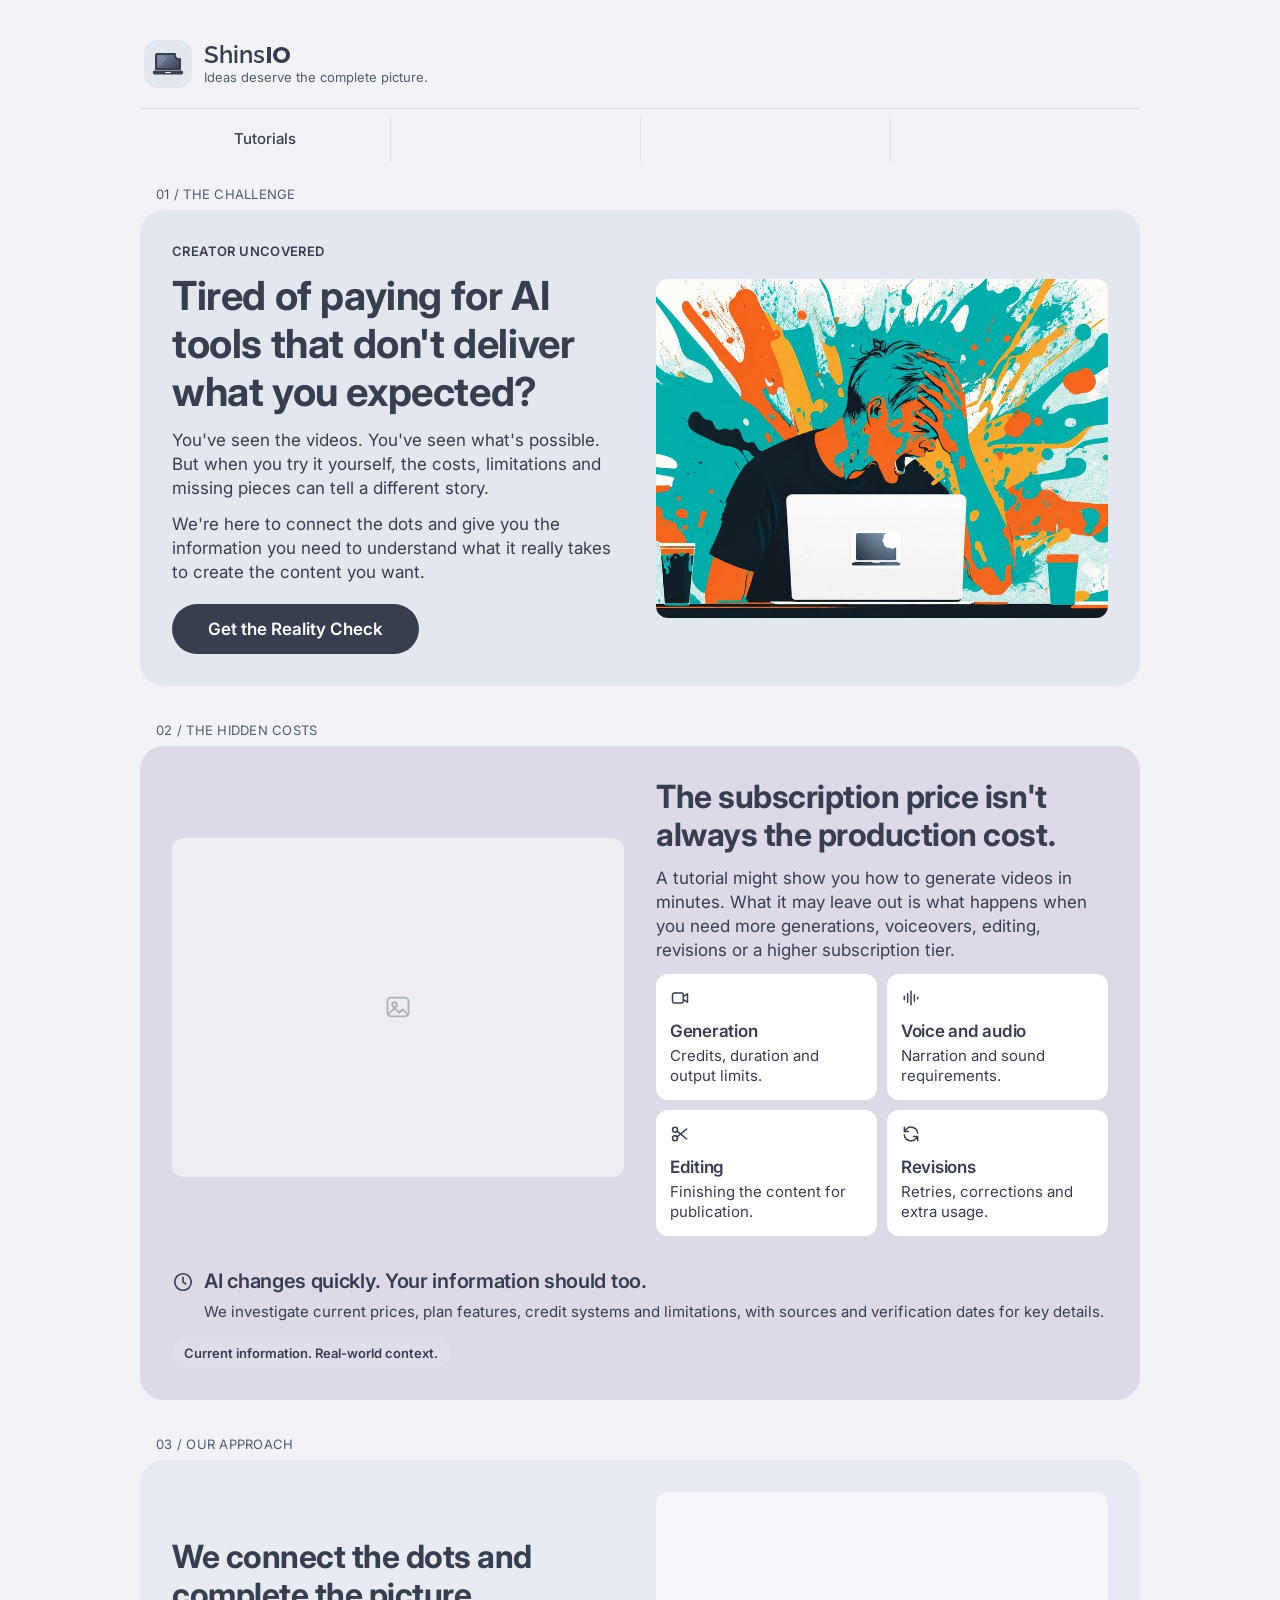
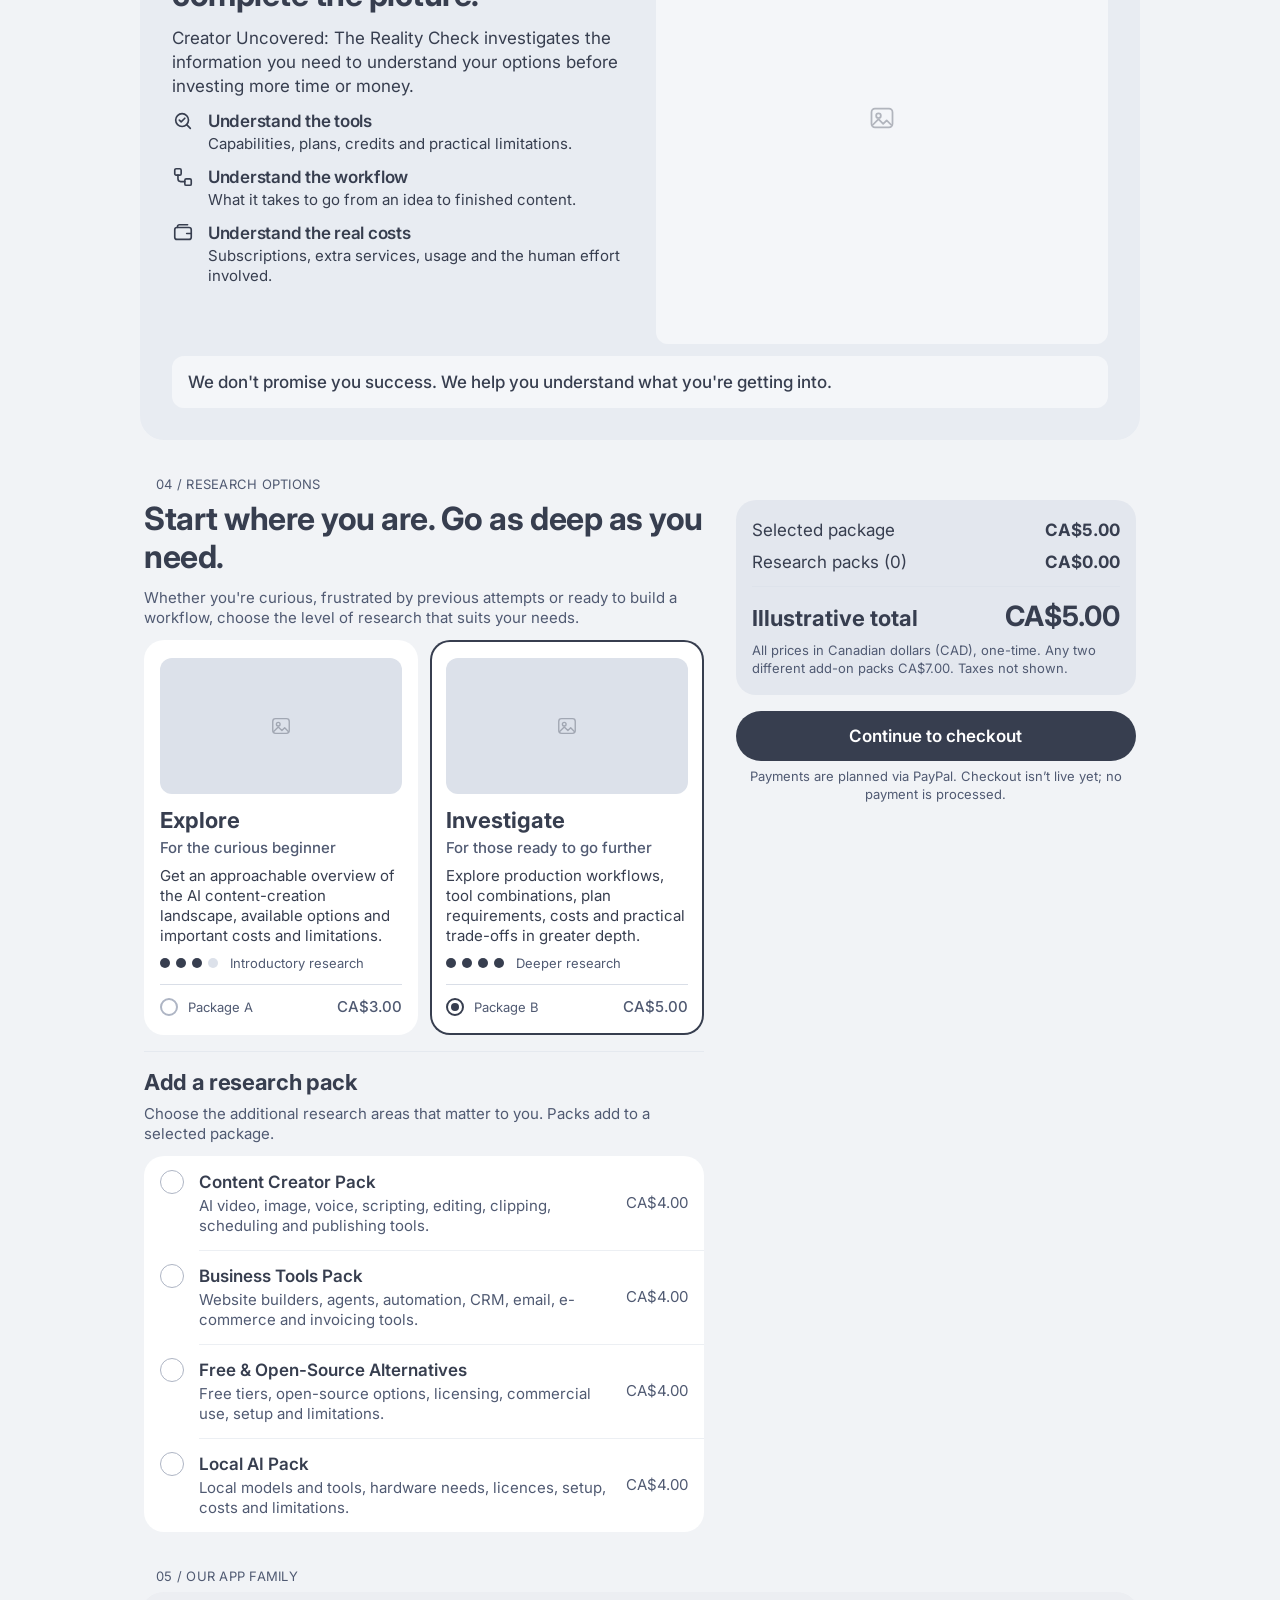
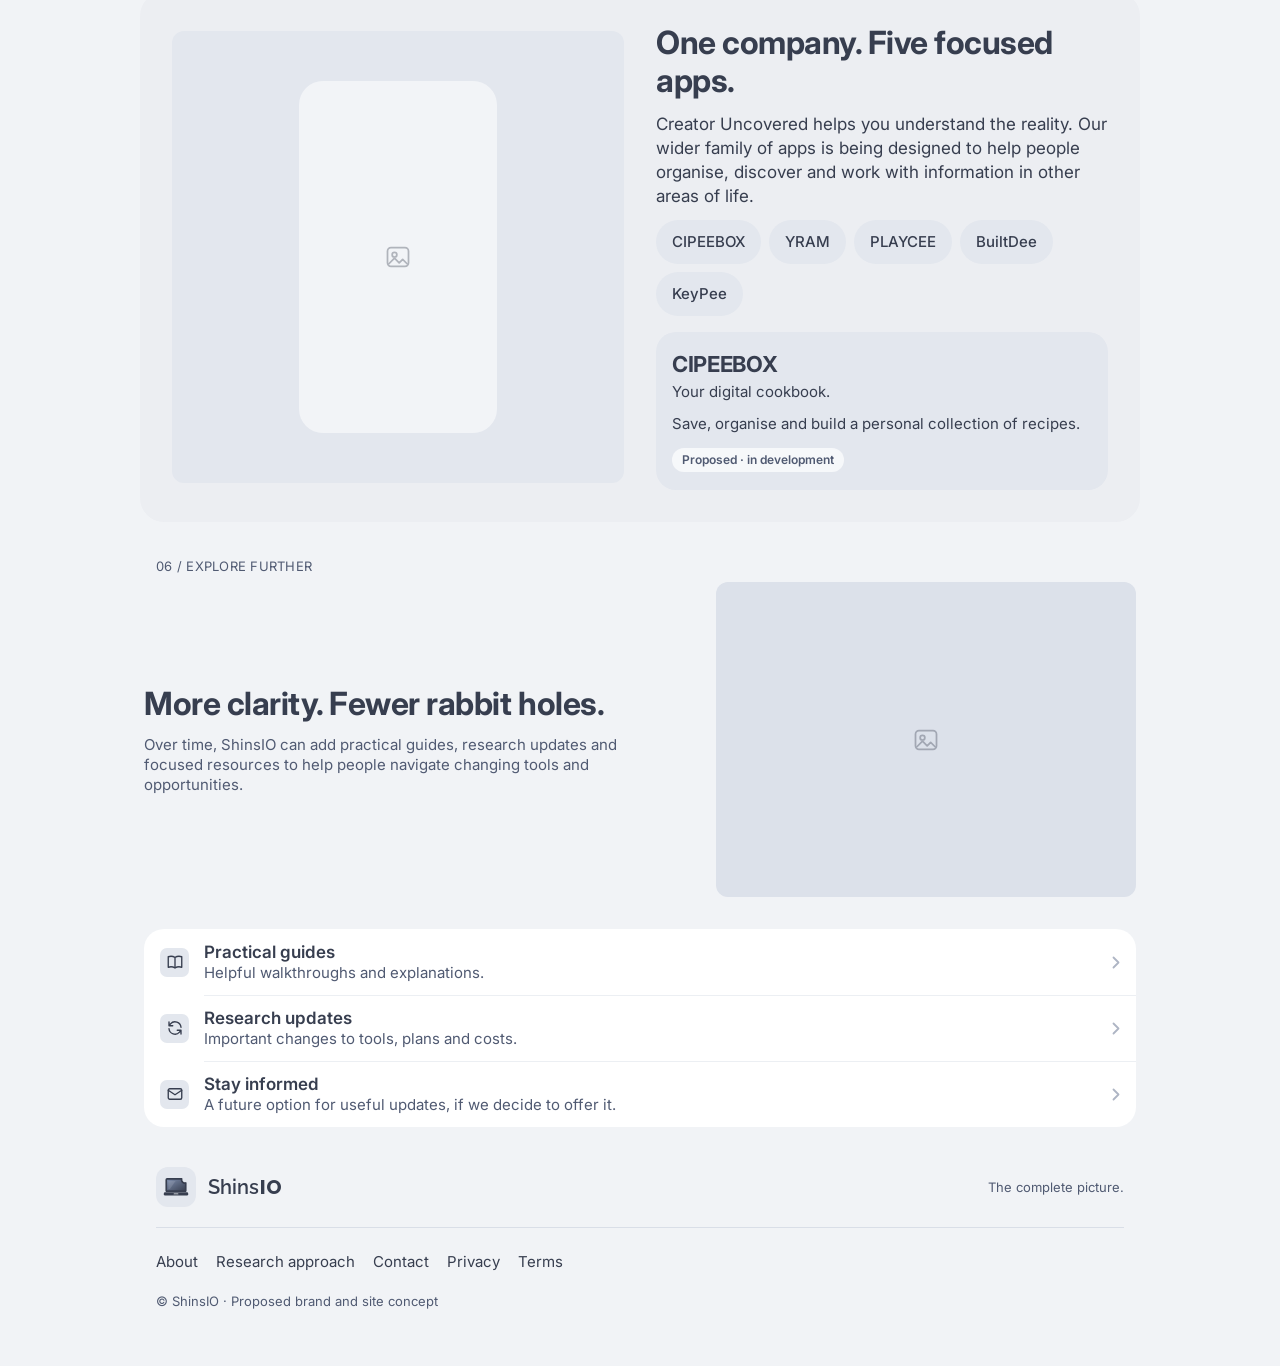
==== commit ea3013f1: "Section 01 (Hook): approved creator illustration as desktop-only media (>=960px), replaces SVG glyph" ====
--- a/index.html
+++ b/index.html
@@ -9,7 +9,7 @@
 <link rel="preconnect" href="https://fonts.googleapis.com">
 <link rel="preconnect" href="https://fonts.gstatic.com" crossorigin>
 <link href="https://fonts.googleapis.com/css2?family=Inter:wght@400;500;600;700&family=Poppins:wght@700&family=Raleway:wght@600&display=swap" rel="stylesheet">
-<link rel="stylesheet" href="styles.css?v=3">
+<link rel="stylesheet" href="styles.css?v=4">
 <link rel="icon" href="data:image/svg+xml,%3Csvg xmlns='http://www.w3.org/2000/svg' viewBox='0 0 64 48'%3E%3Cdefs%3E%3ClinearGradient id='g' x1='0' y1='0' x2='1' y2='1'%3E%3Cstop offset='0' stop-color='%23A78BFA'/%3E%3Cstop offset='1' stop-color='%237C3AED'/%3E%3C/linearGradient%3E%3C/defs%3E%3Cpath d='M10 4h36a8 8 0 0 0 10 10v20H8V6a2 2 0 0 1 2-2z' fill='url(%23g)' stroke='%231F1F1F' stroke-width='4' stroke-linejoin='round'/%3E%3Crect x='2' y='37' width='60' height='8' rx='3' fill='%231F1F1F'/%3E%3Crect x='26' y='40' width='12' height='2' rx='1' fill='%23F7F6F3'/%3E%3C/svg%3E">
 </head>
 <body>
@@ -54,7 +54,7 @@
         <p>We're here to connect the dots and give you the information you need to understand what it really takes to create the content you want.</p>
         <a class="btn btn-purple" href="#research">Get the Reality Check</a>
         </div>
-        <div class="media media-1x1" aria-hidden="true"><svg class="media-glyph" viewBox="0 0 24 24"><rect x="3" y="4" width="18" height="16" rx="3"/><circle cx="9" cy="10" r="2"/><path d="M4 18l5-5 4 4 3-3 4 4"/></svg></div>
+        <div class="media media-4x3" aria-hidden="true"><img class="media-img" src="images/section-01-hook.svg" alt="" width="1200" height="661" loading="lazy" decoding="async"></div>
       </div>
     </section>
 
@@ -240,6 +240,6 @@
     <p class="copy">© ShinsIO · Proposed brand and site concept</p>
   </footer>
 </div>
-<script src="main.js?v=4"></script>
+<script src="main.js?v=5"></script>
 </body>
 </html>
--- a/styles.css
+++ b/styles.css
@@ -215,6 +215,9 @@
   .card.has-media.flip > .media{grid-column:1}
   .card.has-media > .card-full{grid-column:1/-1;grid-row:2}
   .card-text > :last-child{margin-bottom:0}
+  /* 01: approved hook illustration (desktop only; .media stays hidden below 960) */
+  #hook .media{overflow:hidden}
+  #hook .media-img{display:block;width:100%;height:100%;object-fit:cover;object-position:center}
   #reality .tiles{grid-template-columns:1fr 1fr}
   #solution .card-full{margin-top:var(--s-3)}
   #supporting .card.has-media{column-gap:var(--s-8)}
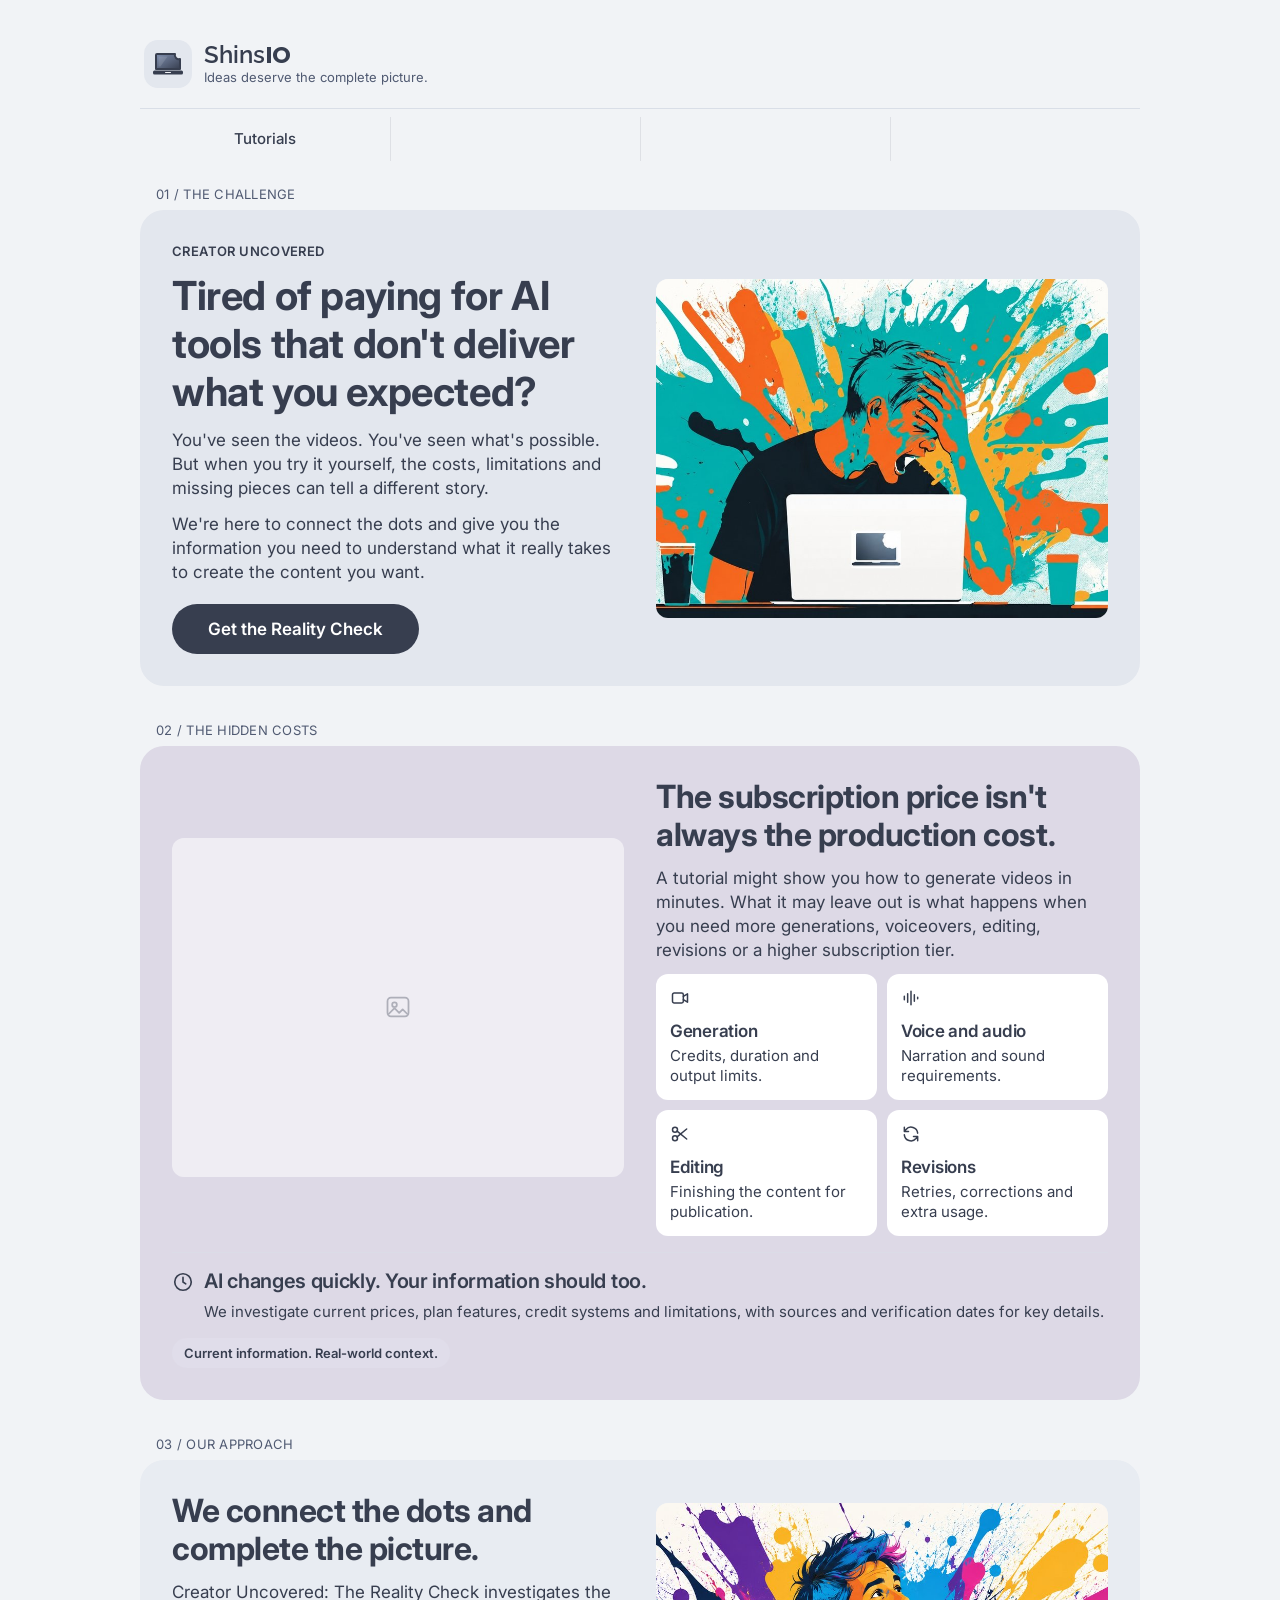
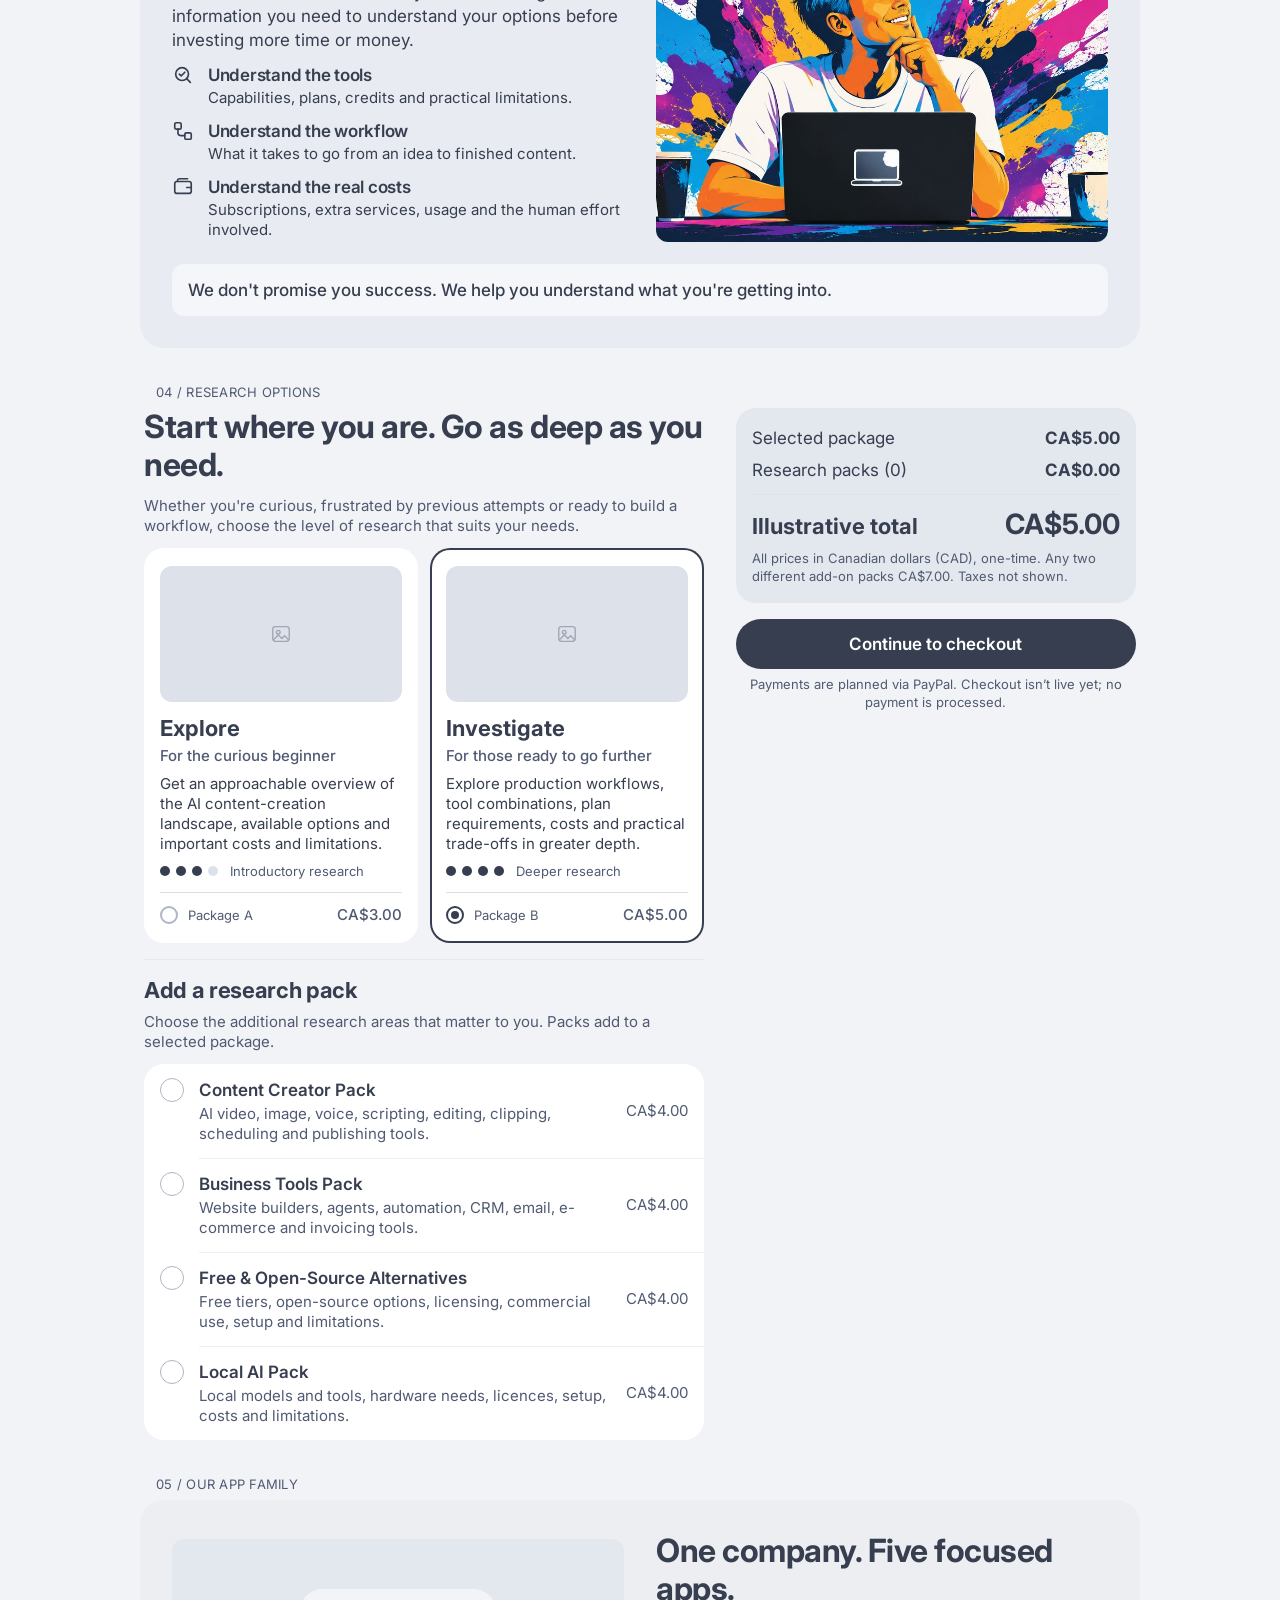
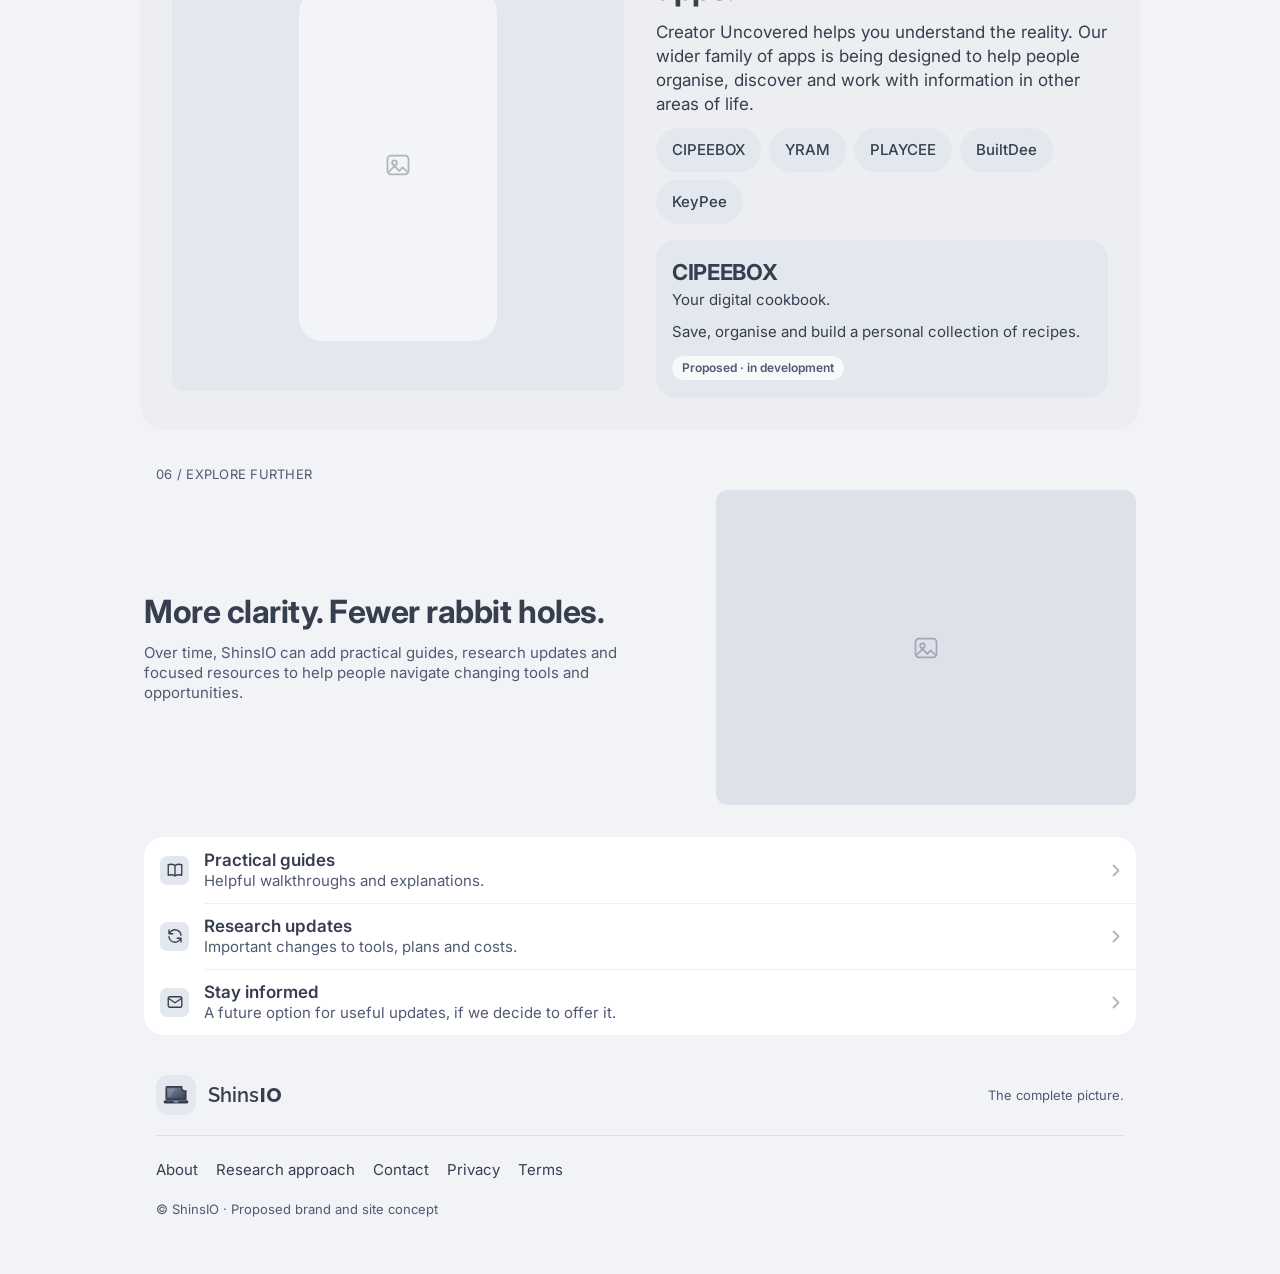
==== commit e3910d65: "Section 03 (Our Approach): second approved creator illustration as desktop-only media (>=960px)" ====
--- a/index.html
+++ b/index.html
@@ -9,7 +9,7 @@
 <link rel="preconnect" href="https://fonts.googleapis.com">
 <link rel="preconnect" href="https://fonts.gstatic.com" crossorigin>
 <link href="https://fonts.googleapis.com/css2?family=Inter:wght@400;500;600;700&family=Poppins:wght@700&family=Raleway:wght@600&display=swap" rel="stylesheet">
-<link rel="stylesheet" href="styles.css?v=4">
+<link rel="stylesheet" href="styles.css?v=5">
 <link rel="icon" href="data:image/svg+xml,%3Csvg xmlns='http://www.w3.org/2000/svg' viewBox='0 0 64 48'%3E%3Cdefs%3E%3ClinearGradient id='g' x1='0' y1='0' x2='1' y2='1'%3E%3Cstop offset='0' stop-color='%23A78BFA'/%3E%3Cstop offset='1' stop-color='%237C3AED'/%3E%3C/linearGradient%3E%3C/defs%3E%3Cpath d='M10 4h36a8 8 0 0 0 10 10v20H8V6a2 2 0 0 1 2-2z' fill='url(%23g)' stroke='%231F1F1F' stroke-width='4' stroke-linejoin='round'/%3E%3Crect x='2' y='37' width='60' height='8' rx='3' fill='%231F1F1F'/%3E%3Crect x='26' y='40' width='12' height='2' rx='1' fill='%23F7F6F3'/%3E%3C/svg%3E">
 </head>
 <body>
@@ -115,7 +115,7 @@
             <div><h3>Understand the real costs</h3><p>Subscriptions, extra services, usage and the human effort involved.</p></div></li>
         </ul>
         </div>
-        <div class="media media-1x1" aria-hidden="true"><svg class="media-glyph" viewBox="0 0 24 24"><rect x="3" y="4" width="18" height="16" rx="3"/><circle cx="9" cy="10" r="2"/><path d="M4 18l5-5 4 4 3-3 4 4"/></svg></div>
+        <div class="media media-4x3" aria-hidden="true"><img class="media-img" src="images/section-03-approach.svg" alt="" width="1200" height="661" loading="lazy" decoding="async"></div>
         <div class="card-full">
         <p class="trust">We don't promise you success. We help you understand what you're getting into.</p>
         </div>
--- a/styles.css
+++ b/styles.css
@@ -215,9 +215,9 @@
   .card.has-media.flip > .media{grid-column:1}
   .card.has-media > .card-full{grid-column:1/-1;grid-row:2}
   .card-text > :last-child{margin-bottom:0}
-  /* 01: approved hook illustration (desktop only; .media stays hidden below 960) */
-  #hook .media{overflow:hidden}
-  #hook .media-img{display:block;width:100%;height:100%;object-fit:cover;object-position:center}
+  /* 01 + 03: approved illustrations (desktop only; .media stays hidden below 960) */
+  #hook .media,#solution .media{overflow:hidden}
+  #hook .media-img,#solution .media-img{display:block;width:100%;height:100%;object-fit:cover;object-position:center}
   #reality .tiles{grid-template-columns:1fr 1fr}
   #solution .card-full{margin-top:var(--s-3)}
   #supporting .card.has-media{column-gap:var(--s-8)}
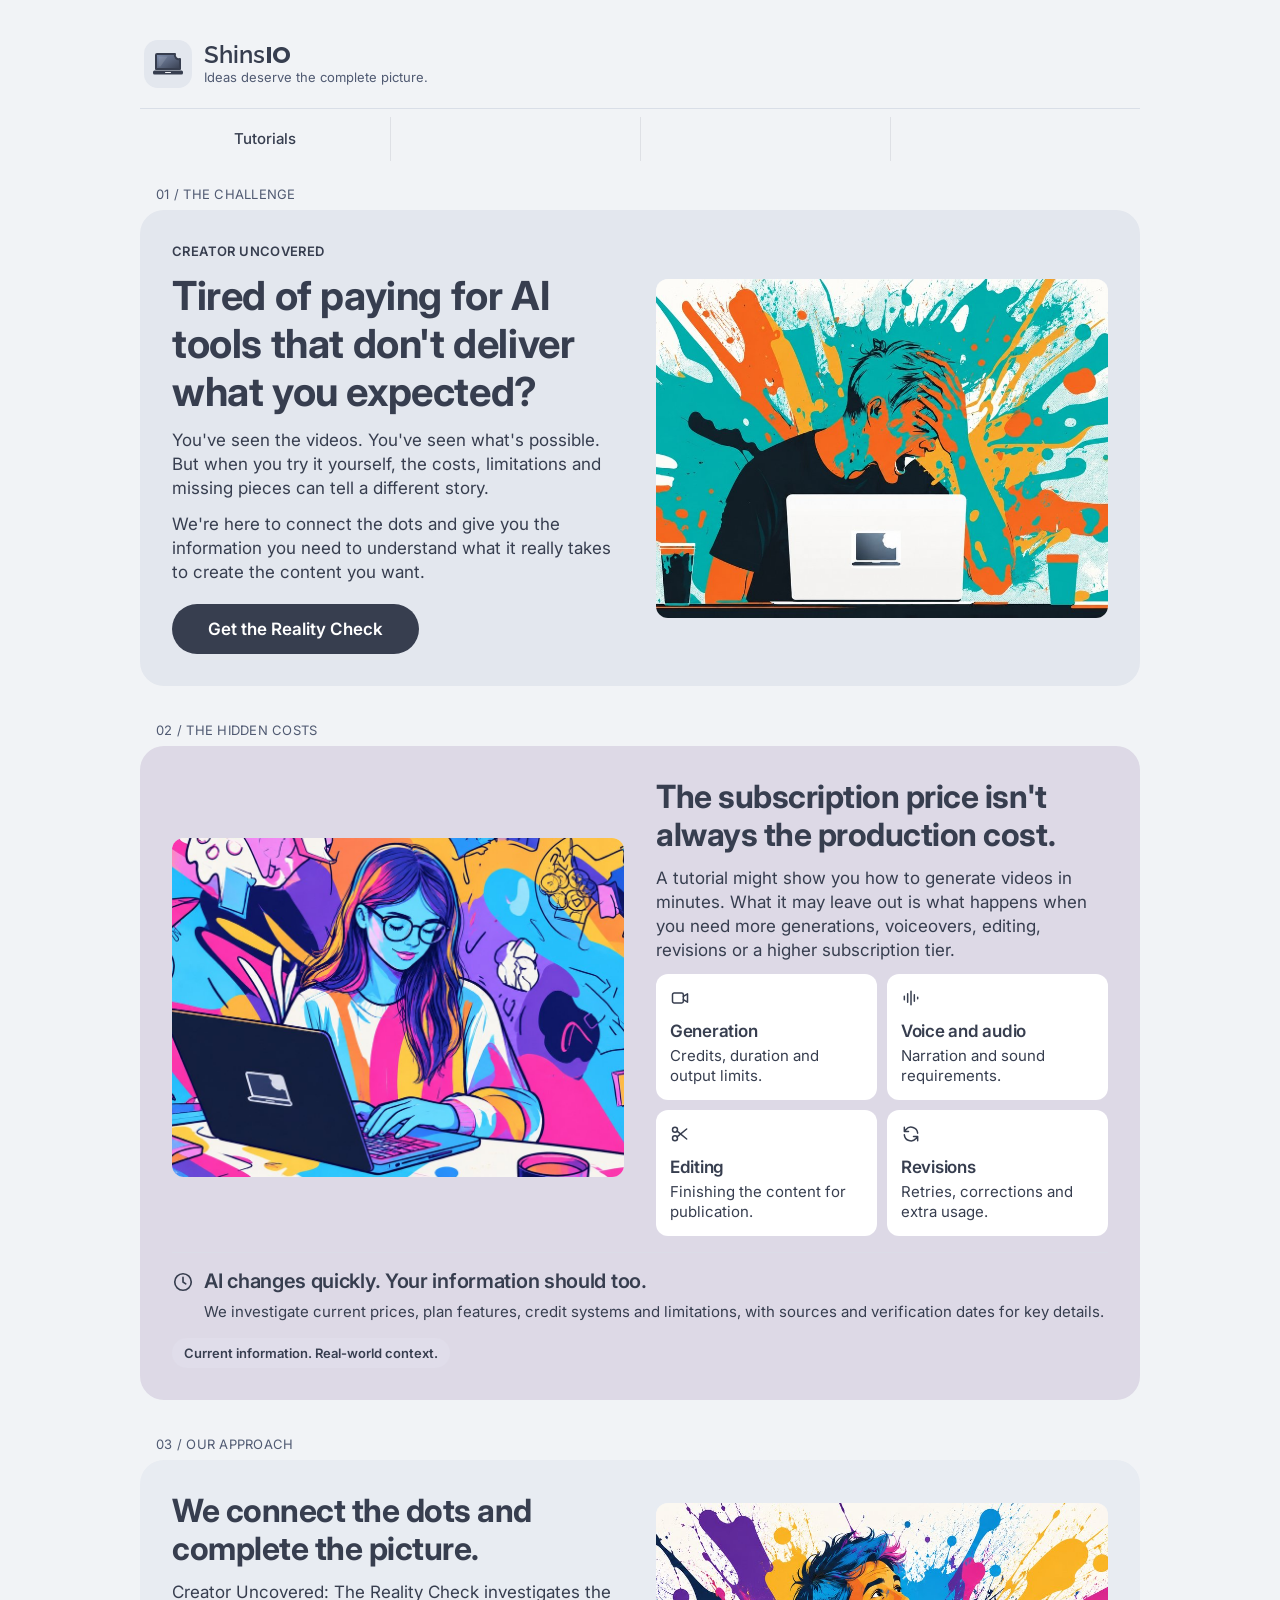
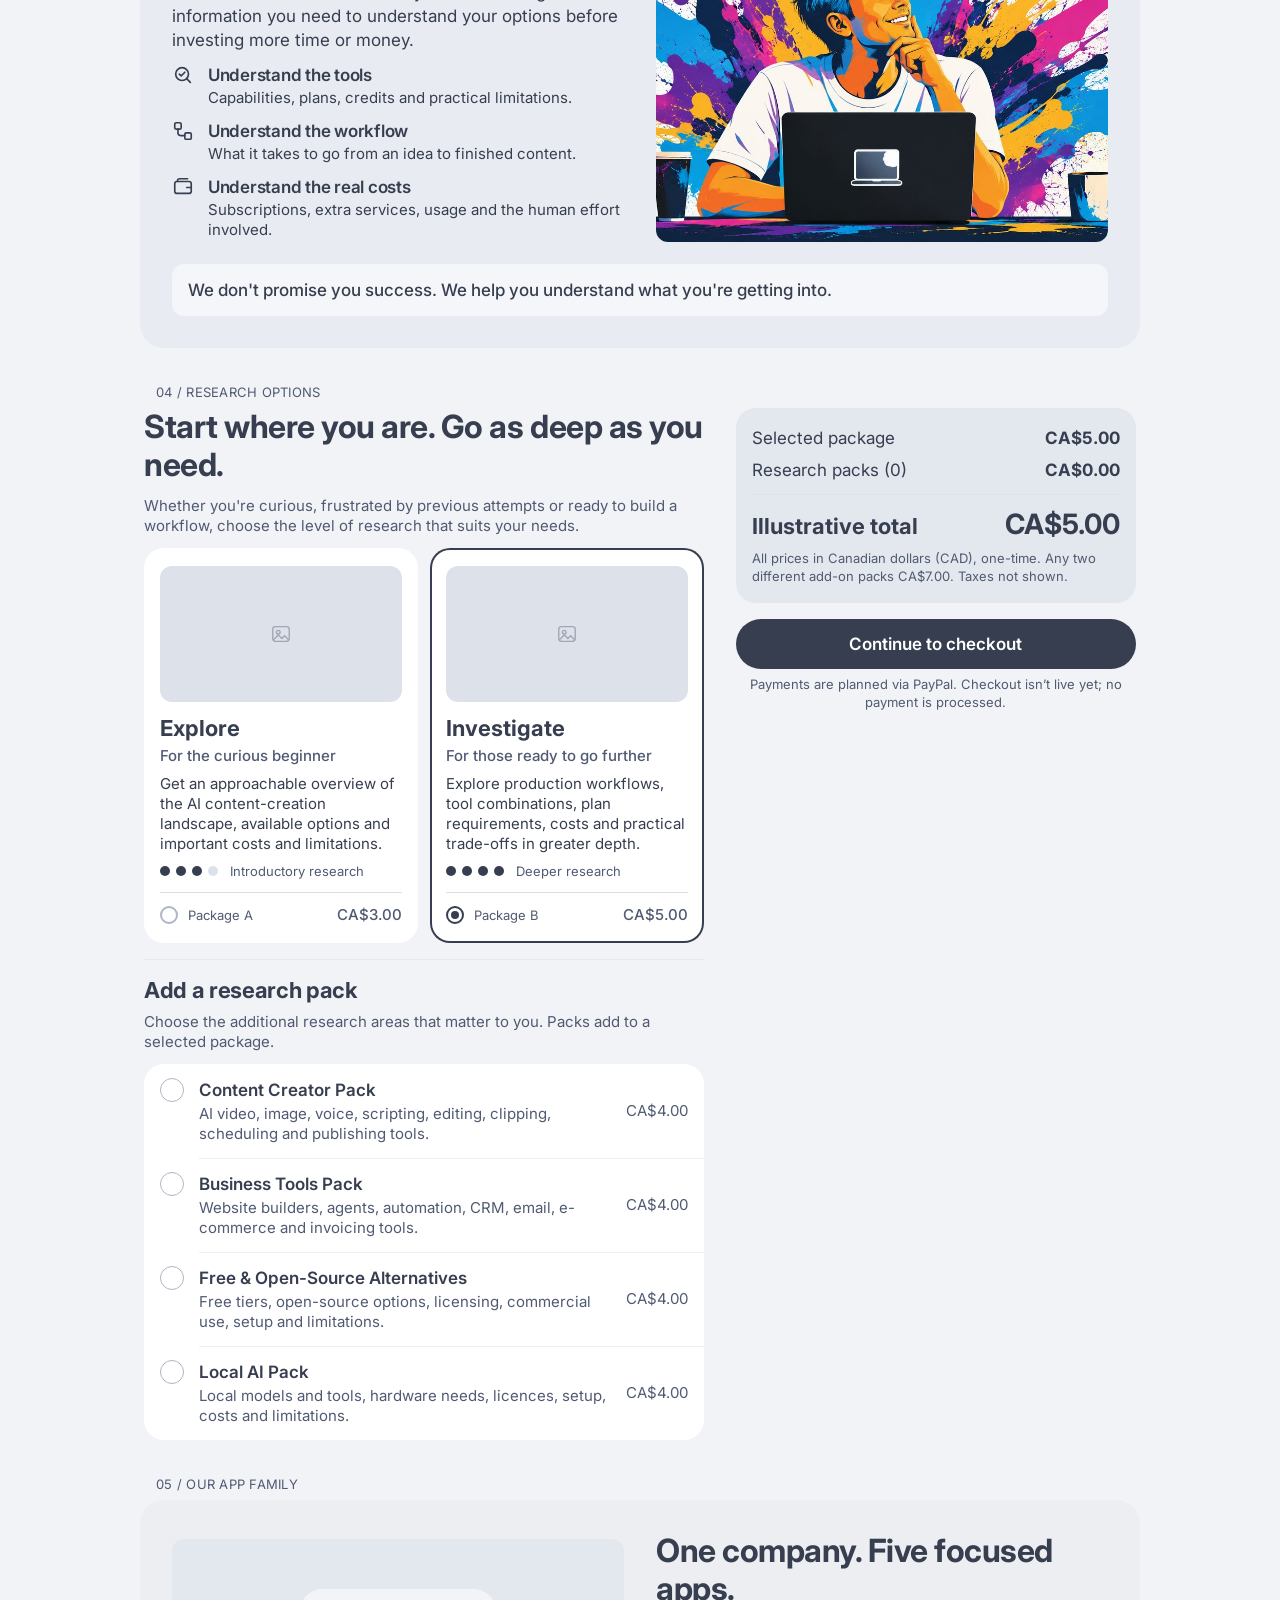
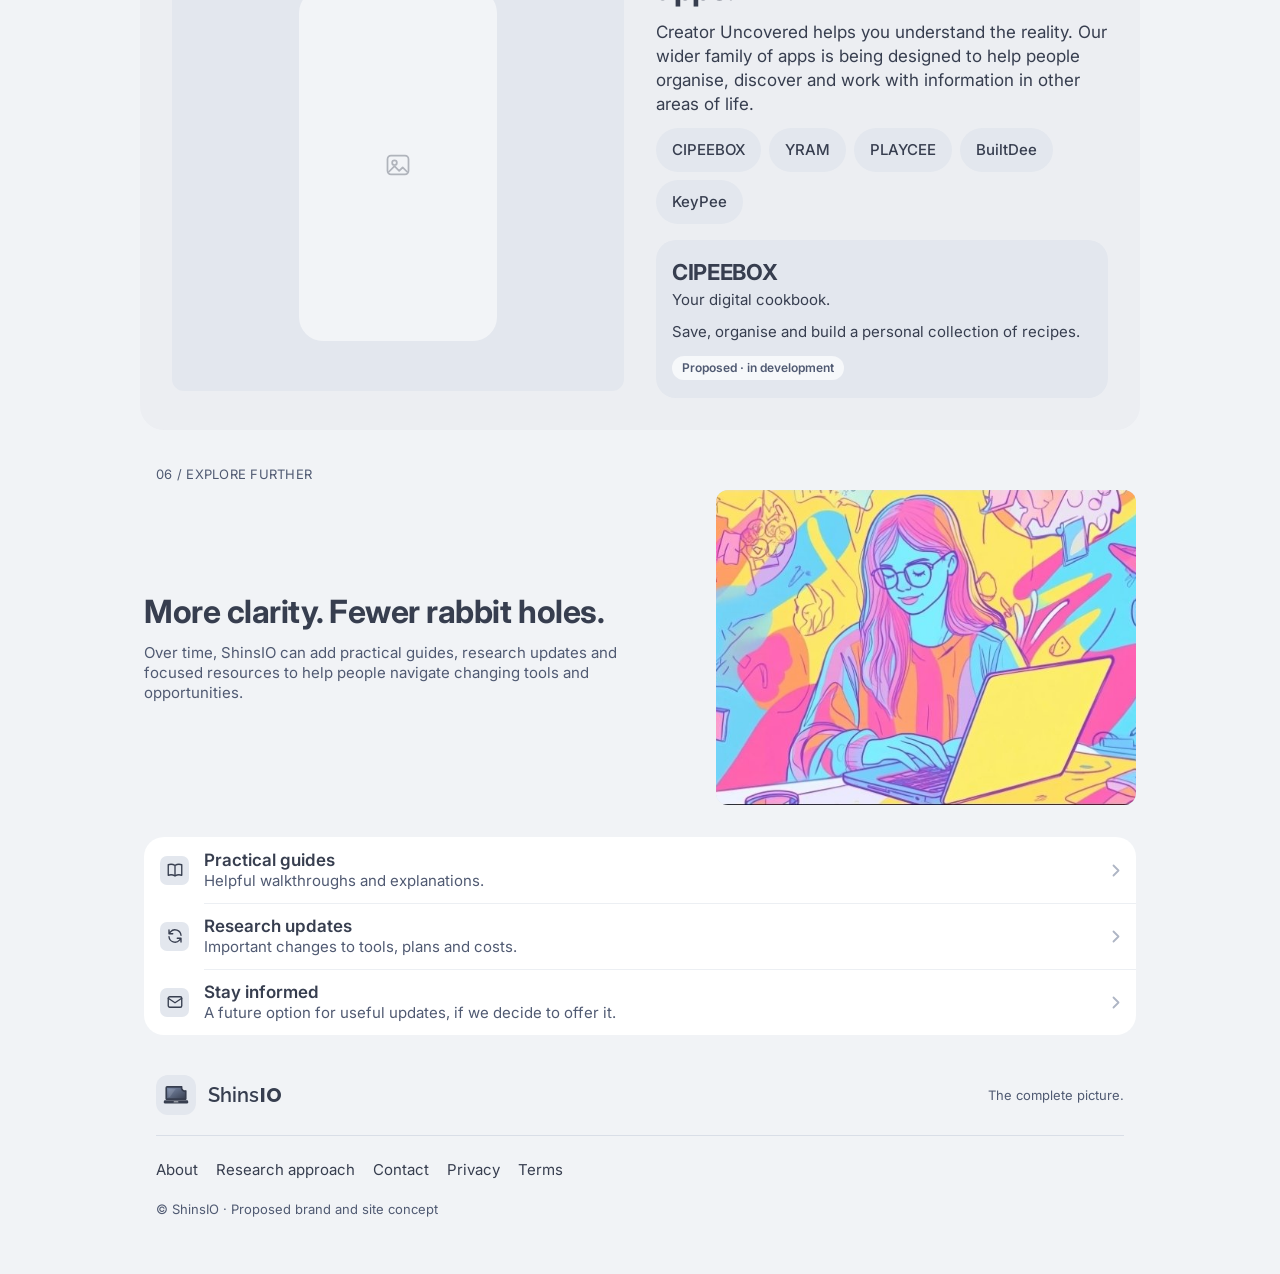
==== commit c2926c3e: "Sections 02 and 06: approved creator illustrations as desktop-only media (>=960px)" ====
--- a/index.html
+++ b/index.html
@@ -9,7 +9,7 @@
 <link rel="preconnect" href="https://fonts.googleapis.com">
 <link rel="preconnect" href="https://fonts.gstatic.com" crossorigin>
 <link href="https://fonts.googleapis.com/css2?family=Inter:wght@400;500;600;700&family=Poppins:wght@700&family=Raleway:wght@600&display=swap" rel="stylesheet">
-<link rel="stylesheet" href="styles.css?v=5">
+<link rel="stylesheet" href="styles.css?v=6">
 <link rel="icon" href="data:image/svg+xml,%3Csvg xmlns='http://www.w3.org/2000/svg' viewBox='0 0 64 48'%3E%3Cdefs%3E%3ClinearGradient id='g' x1='0' y1='0' x2='1' y2='1'%3E%3Cstop offset='0' stop-color='%23A78BFA'/%3E%3Cstop offset='1' stop-color='%237C3AED'/%3E%3C/linearGradient%3E%3C/defs%3E%3Cpath d='M10 4h36a8 8 0 0 0 10 10v20H8V6a2 2 0 0 1 2-2z' fill='url(%23g)' stroke='%231F1F1F' stroke-width='4' stroke-linejoin='round'/%3E%3Crect x='2' y='37' width='60' height='8' rx='3' fill='%231F1F1F'/%3E%3Crect x='26' y='40' width='12' height='2' rx='1' fill='%23F7F6F3'/%3E%3C/svg%3E">
 </head>
 <body>
@@ -84,7 +84,7 @@
           </div>
         </div>
         </div>
-        <div class="media media-4x3" aria-hidden="true"><svg class="media-glyph" viewBox="0 0 24 24"><rect x="3" y="4" width="18" height="16" rx="3"/><circle cx="9" cy="10" r="2"/><path d="M4 18l5-5 4 4 3-3 4 4"/></svg></div>
+        <div class="media media-4x3" aria-hidden="true"><img class="media-img" src="images/section-02-costs.svg" alt="" width="1200" height="687" loading="lazy" decoding="async"></div>
         <div class="card-full">
         <hr>
         <div class="note">
@@ -213,7 +213,7 @@
         <h2 id="sup-h">More clarity. Fewer rabbit holes.</h2>
         <p class="muted">Over time, ShinsIO can add practical guides, research updates and focused resources to help people navigate changing tools and opportunities.</p>
         </div>
-        <div class="media media-4x3" aria-hidden="true"><svg class="media-glyph" viewBox="0 0 24 24"><rect x="3" y="4" width="18" height="16" rx="3"/><circle cx="9" cy="10" r="2"/><path d="M4 18l5-5 4 4 3-3 4 4"/></svg></div>
+        <div class="media media-4x3" aria-hidden="true"><img class="media-img" src="images/section-06-explore.svg" alt="" width="719" height="412" loading="lazy" decoding="async"></div>
         <div class="card-full">
         <ul class="link-list">
           <li><a href="#supporting"><span class="row-tile"><svg class="ico" viewBox="0 0 24 24"><path d="M3 5c3-1 6-1 9 1 3-2 6-2 9-1v14c-3-1-6-1-9 1-3-2-6-2-9-1zM12 6v14"/></svg></span>
--- a/styles.css
+++ b/styles.css
@@ -215,9 +215,9 @@
   .card.has-media.flip > .media{grid-column:1}
   .card.has-media > .card-full{grid-column:1/-1;grid-row:2}
   .card-text > :last-child{margin-bottom:0}
-  /* 01 + 03: approved illustrations (desktop only; .media stays hidden below 960) */
-  #hook .media,#solution .media{overflow:hidden}
-  #hook .media-img,#solution .media-img{display:block;width:100%;height:100%;object-fit:cover;object-position:center}
+  /* Approved illustrations (desktop only; .media stays hidden below 960) */
+  .media:has(> .media-img){overflow:hidden}
+  .media-img{display:block;width:100%;height:100%;object-fit:cover;object-position:center}
   #reality .tiles{grid-template-columns:1fr 1fr}
   #solution .card-full{margin-top:var(--s-3)}
   #supporting .card.has-media{column-gap:var(--s-8)}
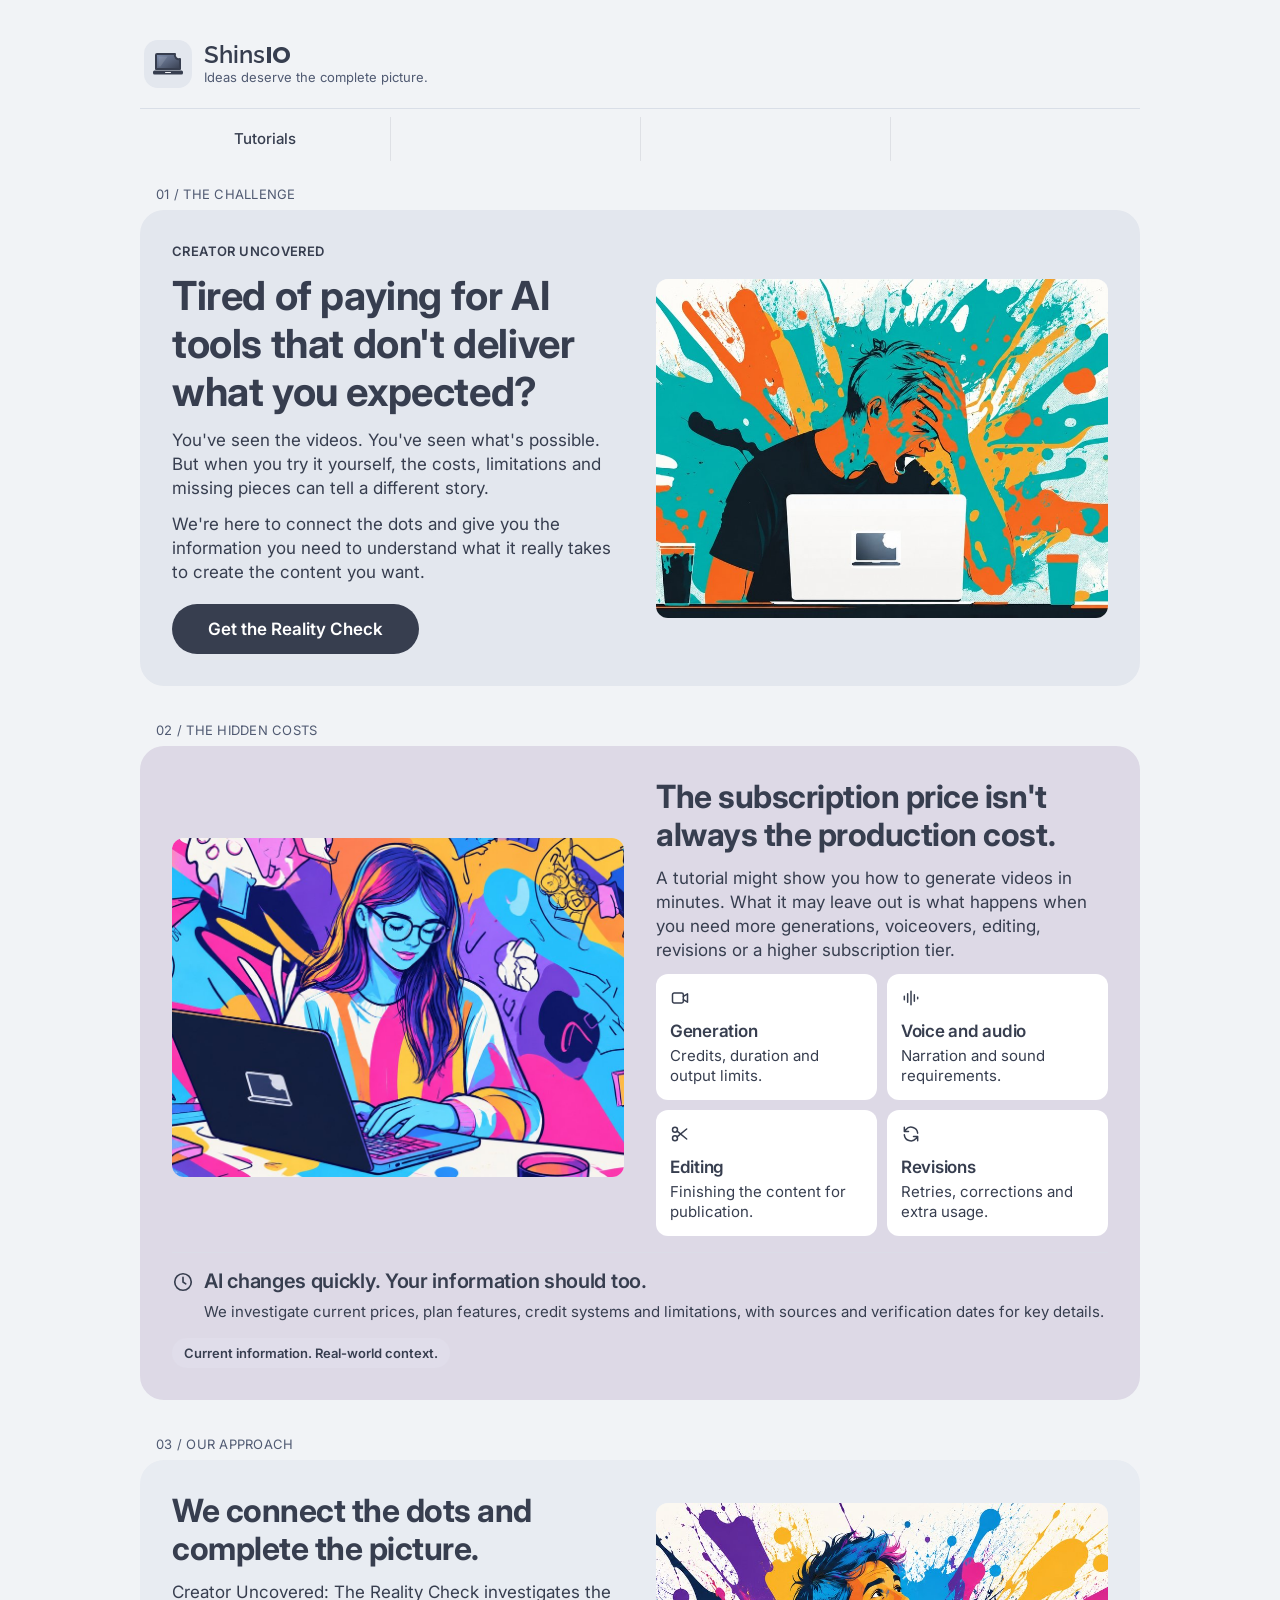
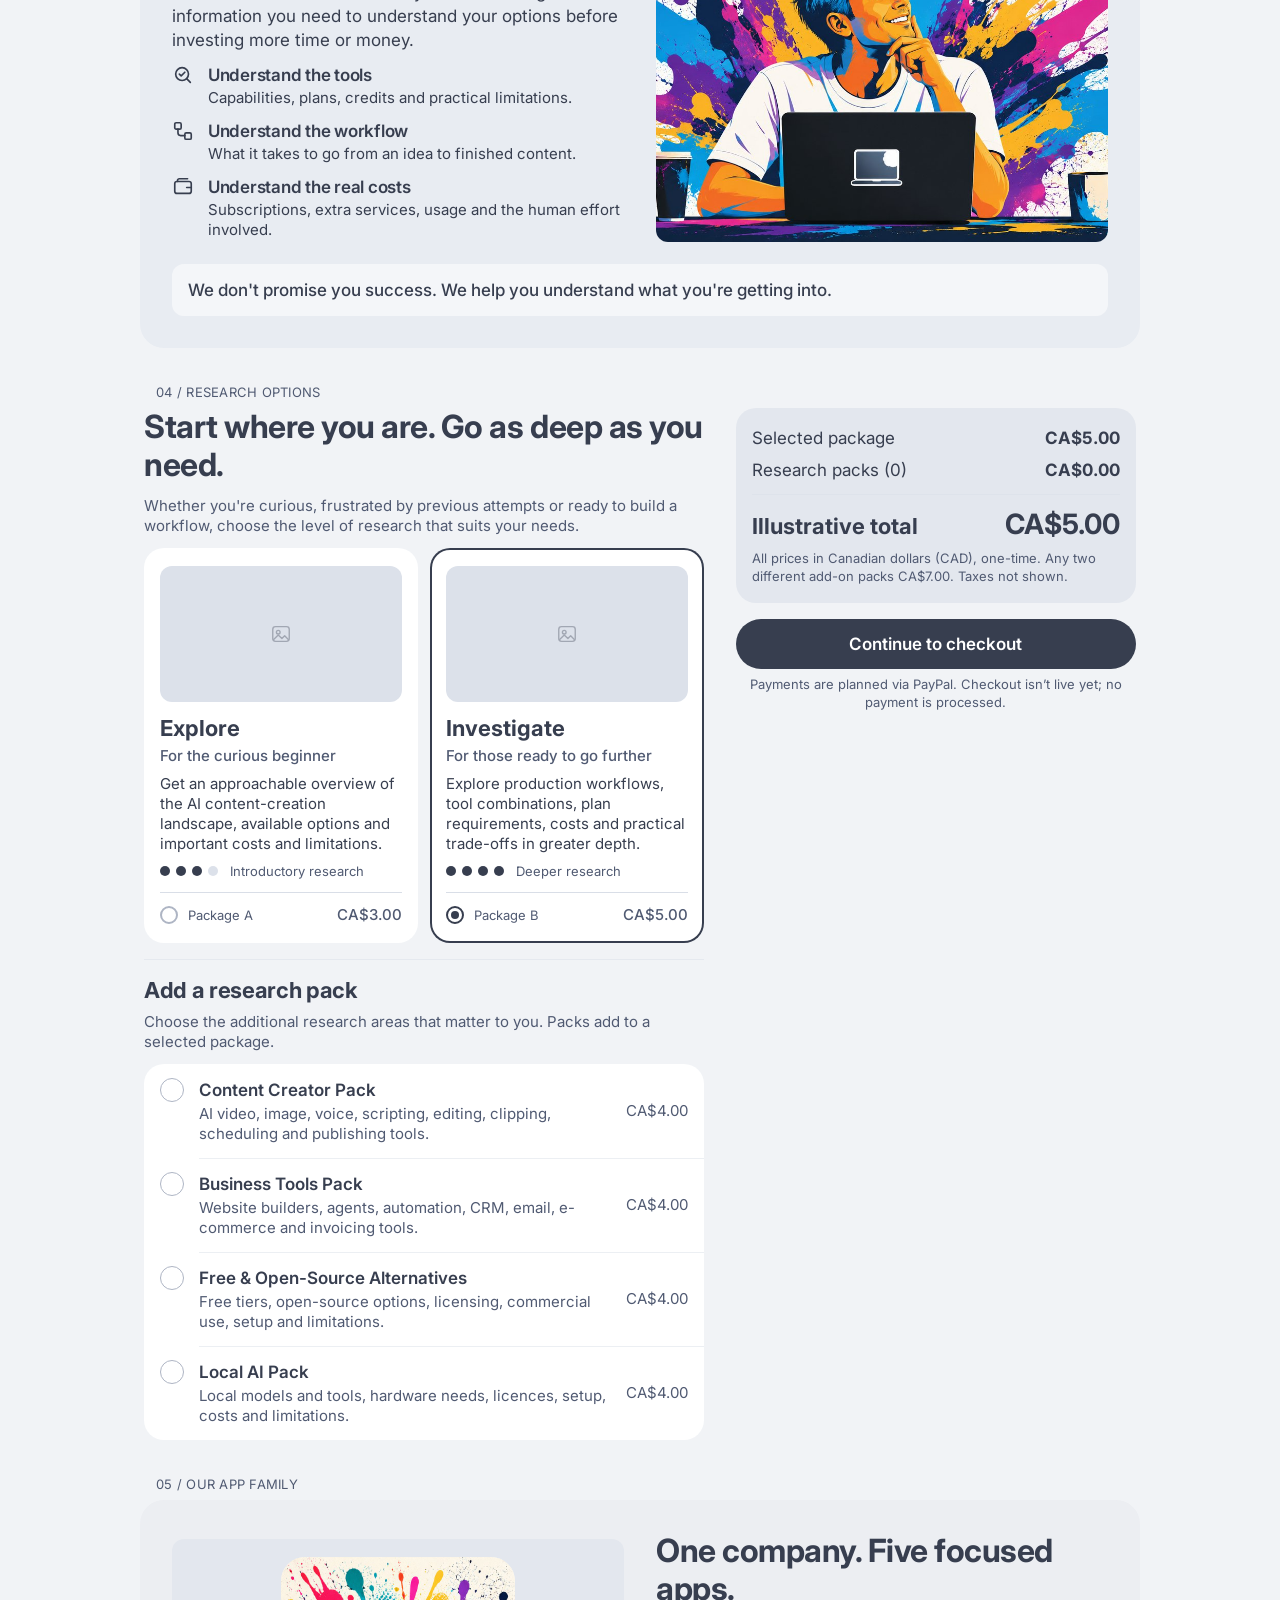
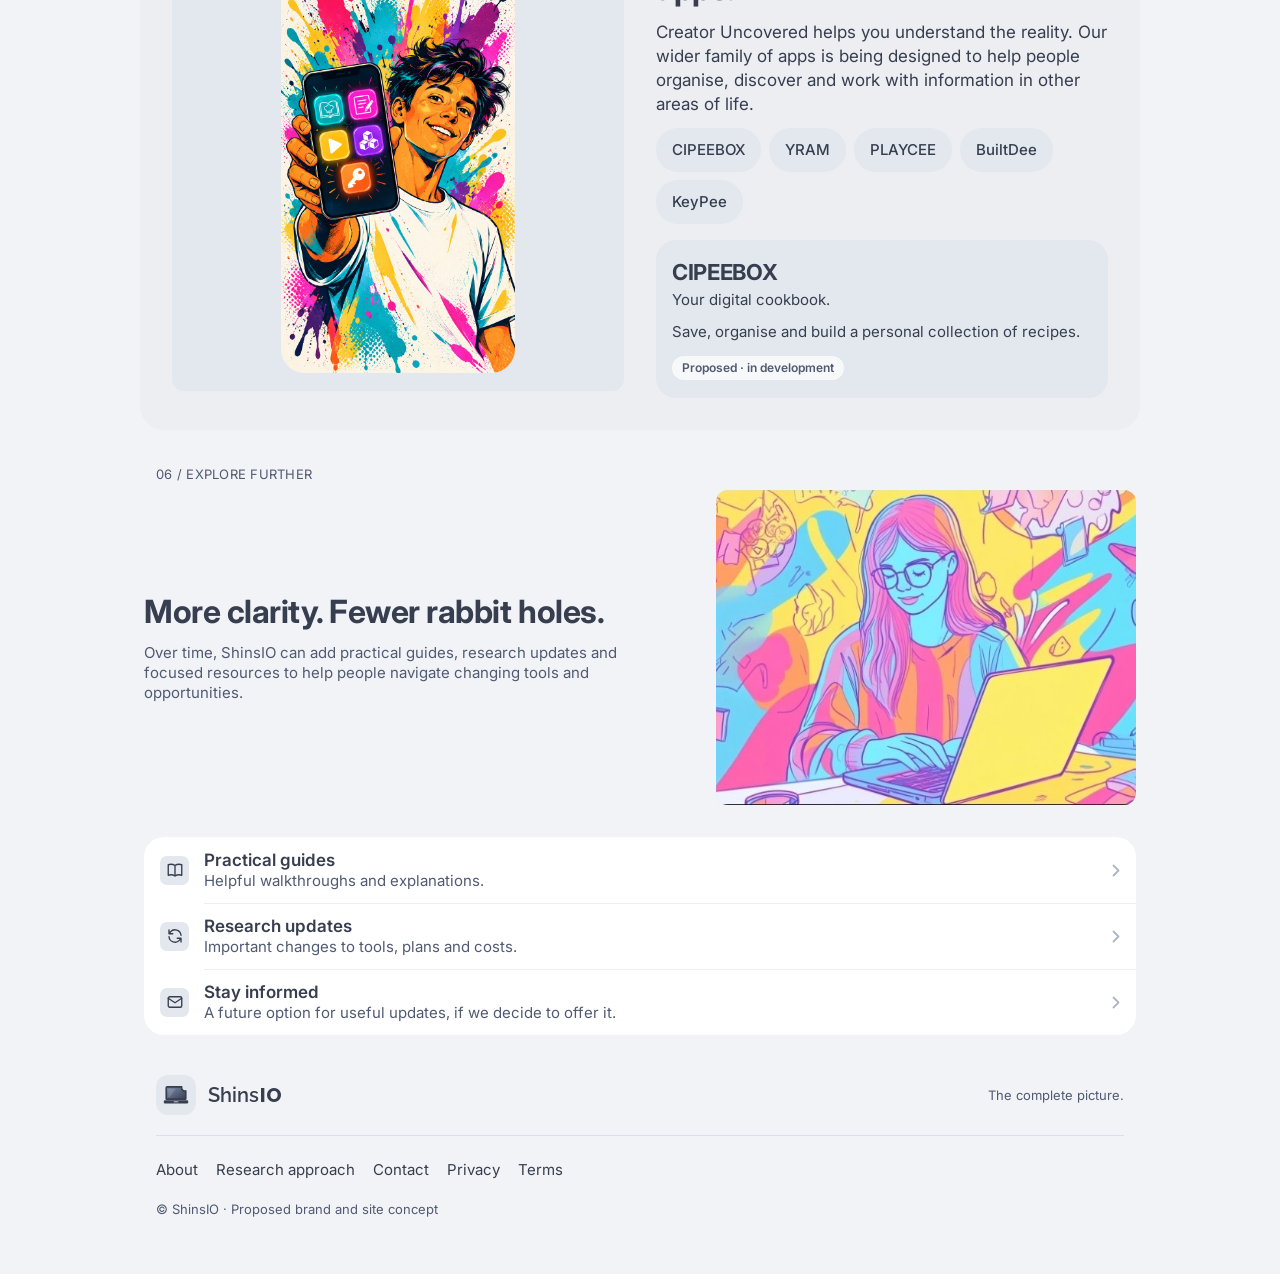
==== commit dbd5480e: "Section 05 (App Family): approved portrait illustration inside the phone frame, desktop-only (>=960p" ====
--- a/index.html
+++ b/index.html
@@ -9,7 +9,7 @@
 <link rel="preconnect" href="https://fonts.googleapis.com">
 <link rel="preconnect" href="https://fonts.gstatic.com" crossorigin>
 <link href="https://fonts.googleapis.com/css2?family=Inter:wght@400;500;600;700&family=Poppins:wght@700&family=Raleway:wght@600&display=swap" rel="stylesheet">
-<link rel="stylesheet" href="styles.css?v=6">
+<link rel="stylesheet" href="styles.css?v=7">
 <link rel="icon" href="data:image/svg+xml,%3Csvg xmlns='http://www.w3.org/2000/svg' viewBox='0 0 64 48'%3E%3Cdefs%3E%3ClinearGradient id='g' x1='0' y1='0' x2='1' y2='1'%3E%3Cstop offset='0' stop-color='%23A78BFA'/%3E%3Cstop offset='1' stop-color='%237C3AED'/%3E%3C/linearGradient%3E%3C/defs%3E%3Cpath d='M10 4h36a8 8 0 0 0 10 10v20H8V6a2 2 0 0 1 2-2z' fill='url(%23g)' stroke='%231F1F1F' stroke-width='4' stroke-linejoin='round'/%3E%3Crect x='2' y='37' width='60' height='8' rx='3' fill='%231F1F1F'/%3E%3Crect x='26' y='40' width='12' height='2' rx='1' fill='%23F7F6F3'/%3E%3C/svg%3E">
 </head>
 <body>
@@ -201,7 +201,7 @@
           <span class="status">Proposed · in development</span>
         </div>
         </div>
-        <div class="media media-1x1" aria-hidden="true"><svg class="media-glyph" viewBox="0 0 24 24"><rect x="3" y="4" width="18" height="16" rx="3"/><circle cx="9" cy="10" r="2"/><path d="M4 18l5-5 4 4 3-3 4 4"/></svg><span class="media-phone"></span></div>
+        <div class="media media-1x1" aria-hidden="true"><span class="media-phone"><img class="media-img" src="images/section-05-family.svg" alt="" width="720" height="1280" loading="lazy" decoding="async"></span></div>
       </div>
     </section>
 
--- a/styles.css
+++ b/styles.css
@@ -231,6 +231,7 @@
   #family:has(.app-card[data-hue="rose"]) .media{background:var(--rose)}
   .media-phone{position:absolute;height:78%;aspect-ratio:9/16;border-radius:var(--r-card);background:rgba(255,255,255,.55)}
   #family .media-glyph{position:relative;z-index:1}
+  .media-phone:has(> .media-img){overflow:hidden;height:92%}
   /* 04: thumbnails + sticky summary column */
   .research-grid{display:grid;grid-template-columns:1.4fr 1fr;column-gap:var(--s-8);align-items:start}
   .research-aside{position:sticky;top:var(--s-6)}
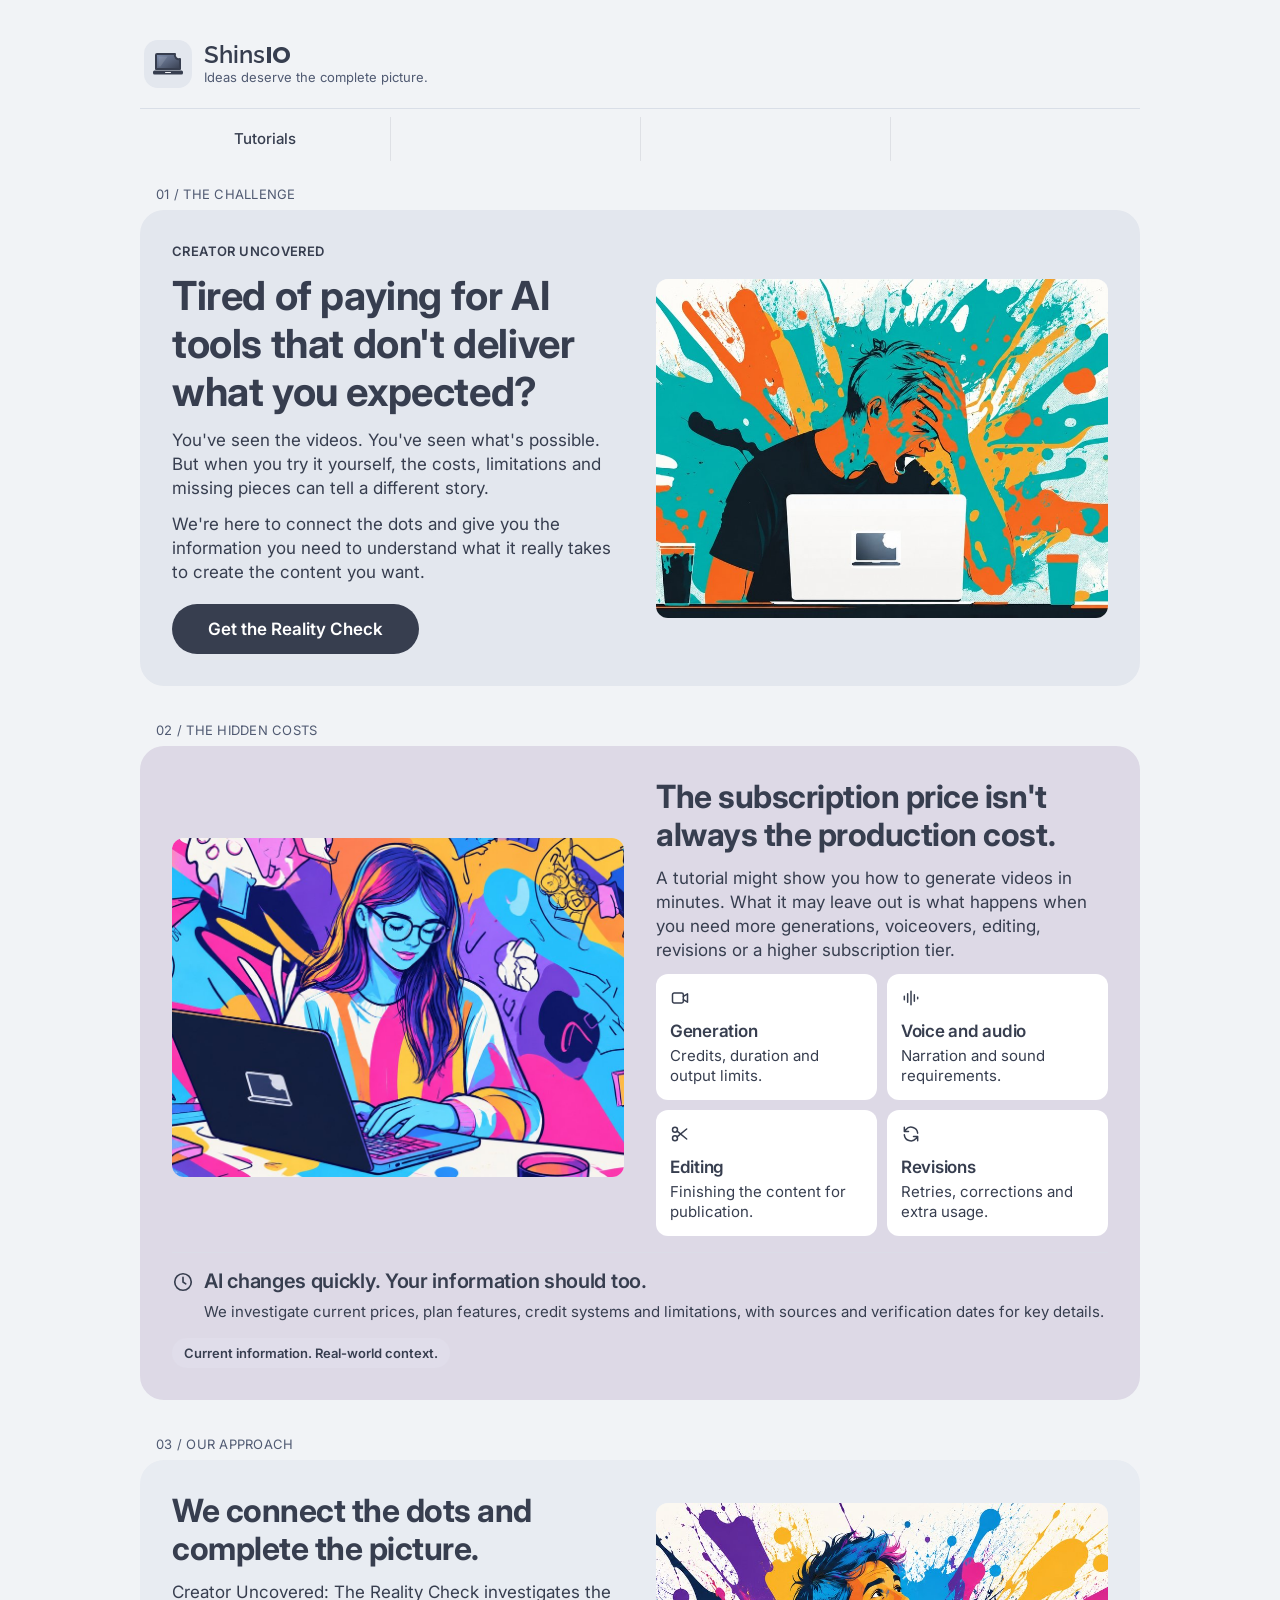
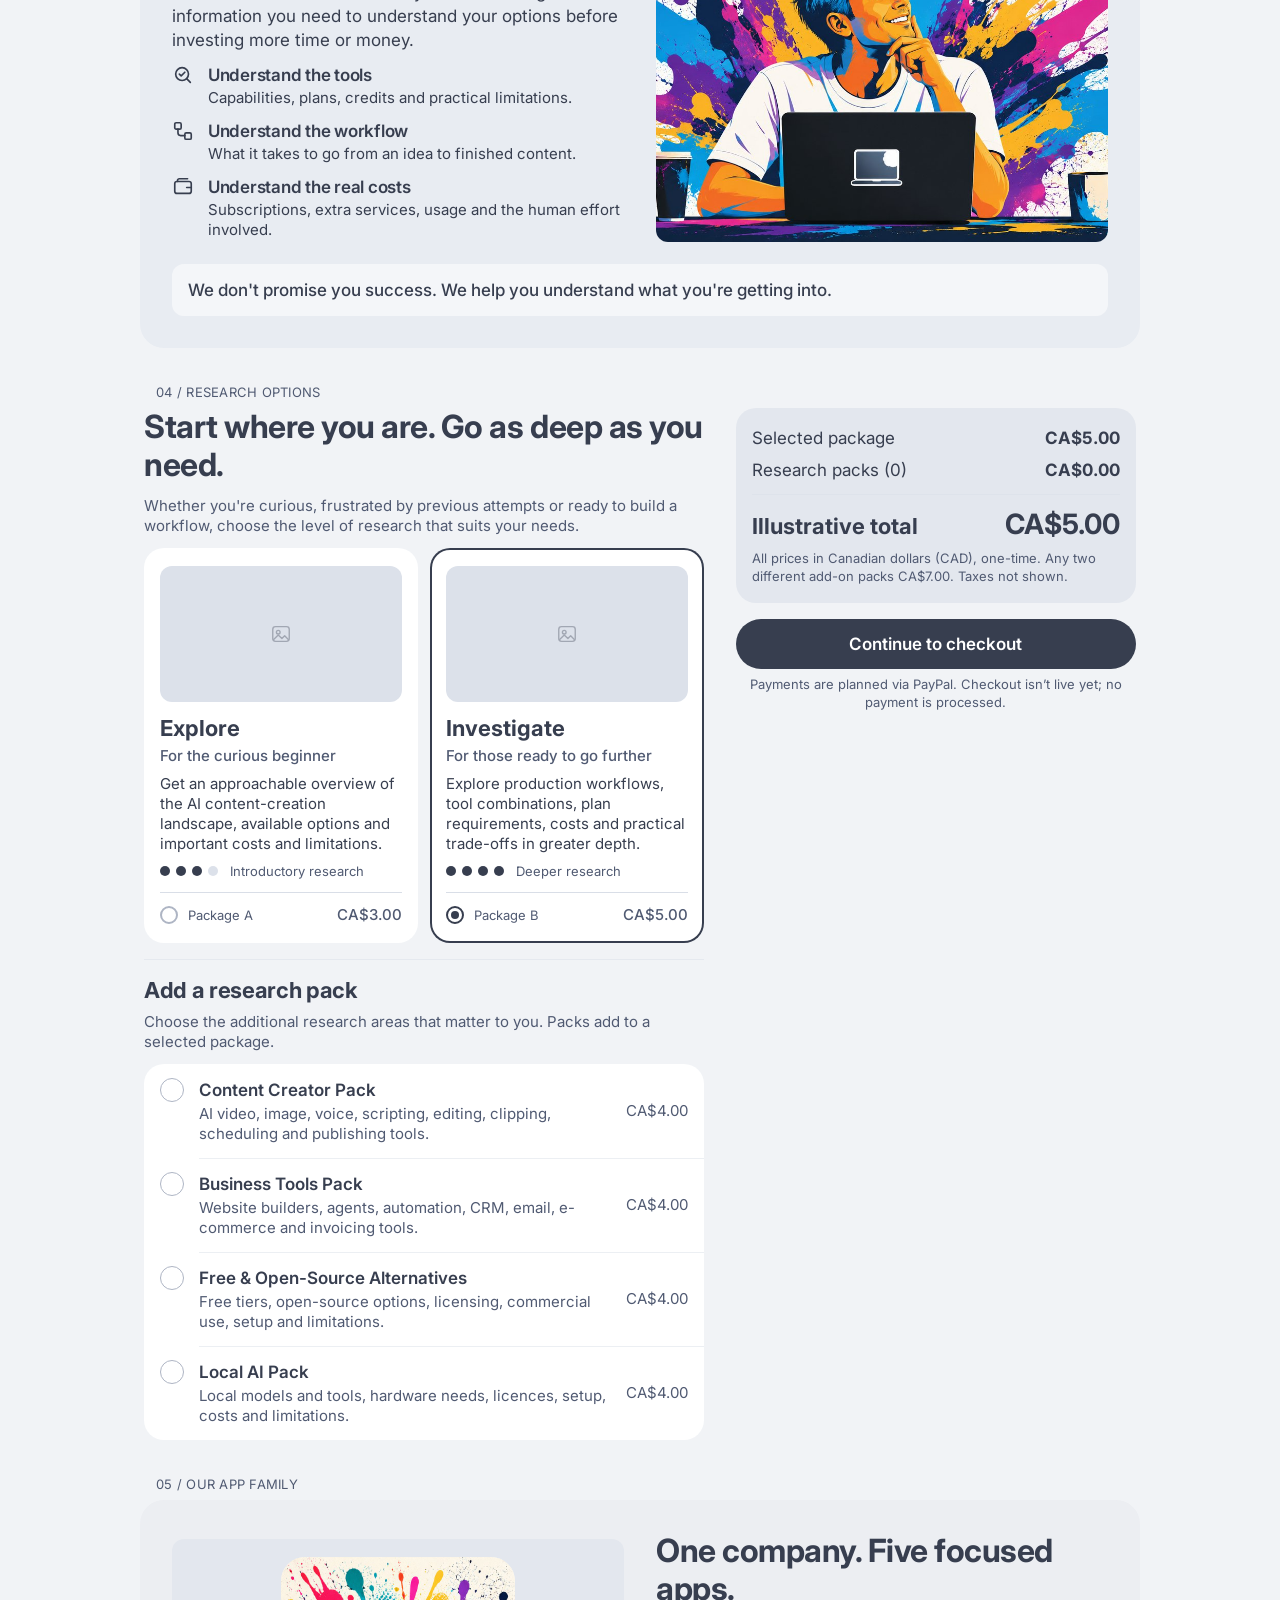
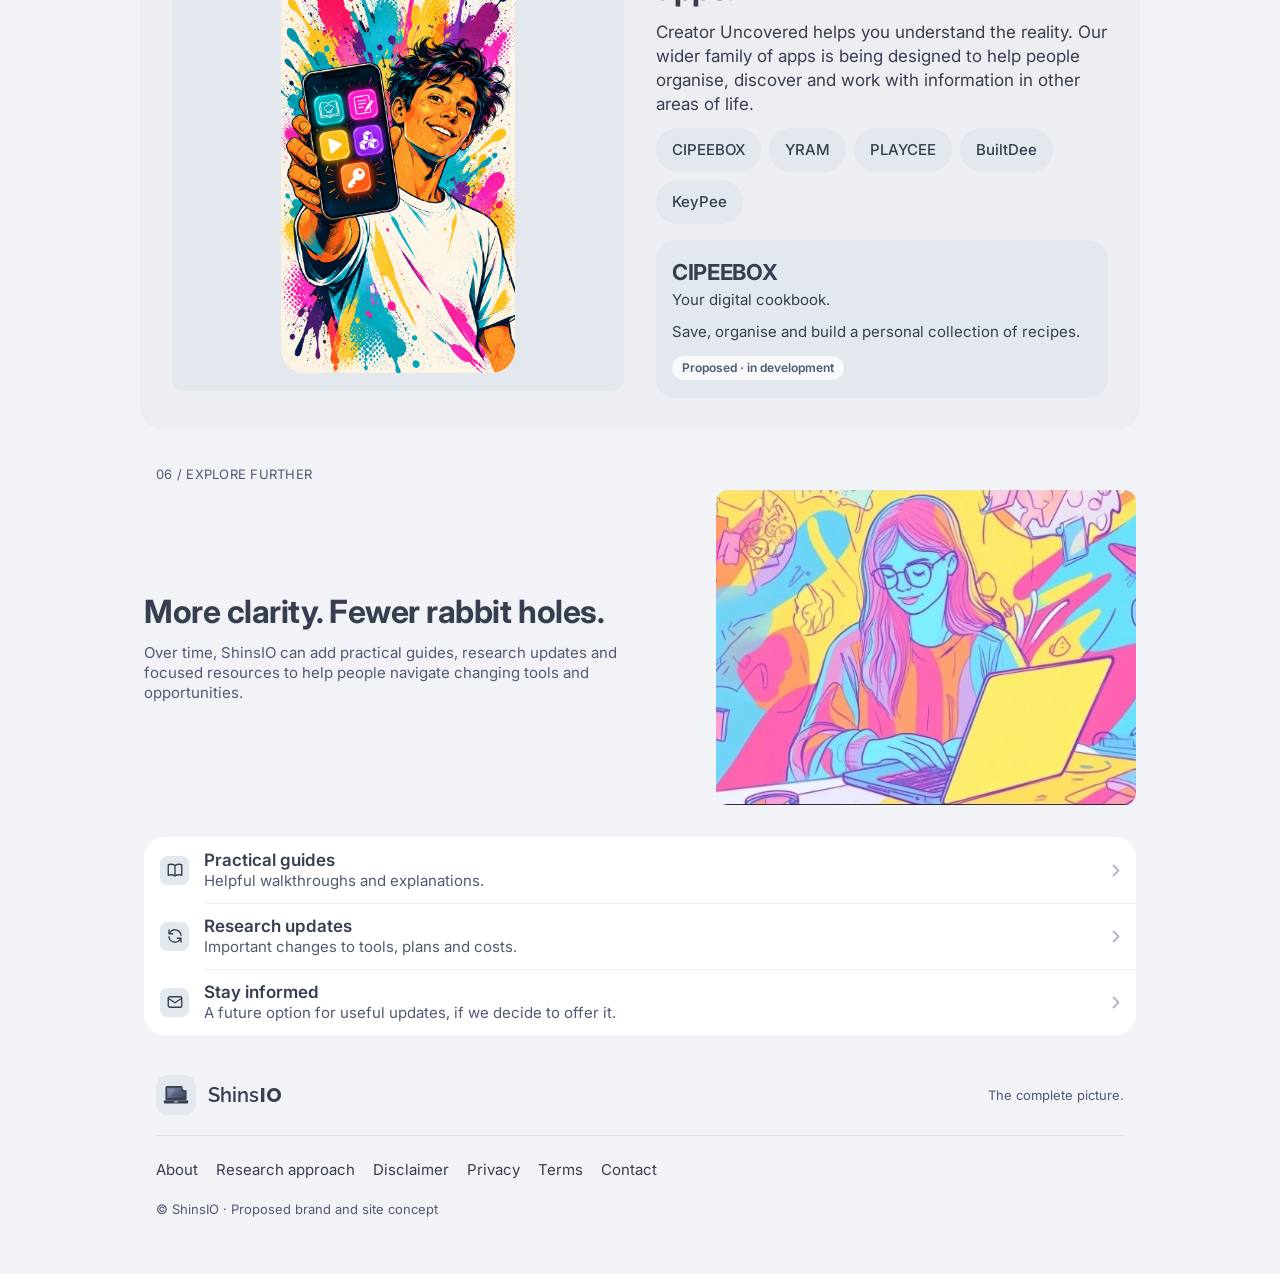
==== commit d70ac98f: "Add footer-only info pages (About, Research approach, Disclaimer, Privacy, Terms, Contact) - Six qui" ====
--- a/index.html
+++ b/index.html
@@ -9,7 +9,7 @@
 <link rel="preconnect" href="https://fonts.googleapis.com">
 <link rel="preconnect" href="https://fonts.gstatic.com" crossorigin>
 <link href="https://fonts.googleapis.com/css2?family=Inter:wght@400;500;600;700&family=Poppins:wght@700&family=Raleway:wght@600&display=swap" rel="stylesheet">
-<link rel="stylesheet" href="styles.css?v=7">
+<link rel="stylesheet" href="styles.css?v=8">
 <link rel="icon" href="data:image/svg+xml,%3Csvg xmlns='http://www.w3.org/2000/svg' viewBox='0 0 64 48'%3E%3Cdefs%3E%3ClinearGradient id='g' x1='0' y1='0' x2='1' y2='1'%3E%3Cstop offset='0' stop-color='%23A78BFA'/%3E%3Cstop offset='1' stop-color='%237C3AED'/%3E%3C/linearGradient%3E%3C/defs%3E%3Cpath d='M10 4h36a8 8 0 0 0 10 10v20H8V6a2 2 0 0 1 2-2z' fill='url(%23g)' stroke='%231F1F1F' stroke-width='4' stroke-linejoin='round'/%3E%3Crect x='2' y='37' width='60' height='8' rx='3' fill='%231F1F1F'/%3E%3Crect x='26' y='40' width='12' height='2' rx='1' fill='%23F7F6F3'/%3E%3C/svg%3E">
 </head>
 <body>
@@ -235,7 +235,7 @@
       <span class="foot-tag">The complete picture.</span>
     </div>
     <nav class="foot-links" aria-label="Footer">
-      <a href="#footer">About</a><a href="#footer">Research approach</a><a href="#footer">Contact</a><a href="#footer">Privacy</a><a href="#footer">Terms</a>
+      <a href="about.html">About</a><a href="research.html">Research approach</a><a href="disclaimer.html">Disclaimer</a><a href="privacy.html">Privacy</a><a href="terms.html">Terms</a><a href="contact.html">Contact</a>
     </nav>
     <p class="copy">© ShinsIO · Proposed brand and site concept</p>
   </footer>
--- a/styles.css
+++ b/styles.css
@@ -181,6 +181,27 @@
 .foot-links{display:flex;flex-wrap:wrap;gap:0 18px;padding:var(--s-3) 0 var(--s-2)}
 .foot-links a{display:inline-flex;align-items:center;min-height:var(--touch);text-decoration:none;font:var(--t-sub)}
 .copy{font:var(--t-foot);color:var(--text-2);margin:0}
+
+/* Secondary info pages (footer-linked): one white surface, reading width — see DESIGN.md */
+.doc{background:var(--white);max-width:760px}
+.doc h1{margin-bottom:var(--s-1)}
+.doc h2{font:var(--t-title2);margin:var(--s-6) 0 var(--s-2)}
+.card.doc .fine{margin:0 0 var(--s-4)}
+.card.doc .lede{color:var(--text-2)}
+.doc ul{margin:0 0 var(--s-3);padding-left:var(--s-5)}
+.doc li{margin-bottom:var(--s-2)}
+.doc a{text-underline-offset:2px}
+.doc .tbc{background:var(--lav);border-radius:var(--r-inner);padding:14px 16px;margin:0 0 var(--s-3)}
+.card.doc .tbc p{margin:var(--s-1) 0 0}
+.card.doc .tbc p:first-child{margin-top:0}
+.labels{margin:0 0 var(--s-3)}
+.labels div{position:relative;padding:var(--s-3) 0}
+.labels div+div::before{content:"";position:absolute;top:0;left:0;right:0;height:1px;background:var(--hairline);transform:scaleY(.5)}
+.labels dt{font:var(--t-head)}
+.labels dd{margin:2px 0 0;font:var(--t-sub);color:var(--text-2)}
+.doc-back{margin:var(--s-3) var(--s-4) 0}
+.doc-back a{display:inline-flex;align-items:center;min-height:var(--touch);font:var(--t-sub);text-decoration:none}
+.foot-links a[aria-current="page"]{font-weight:600}
 
 /* Image placeholders: hidden below 960px */
 .media{display:none}
